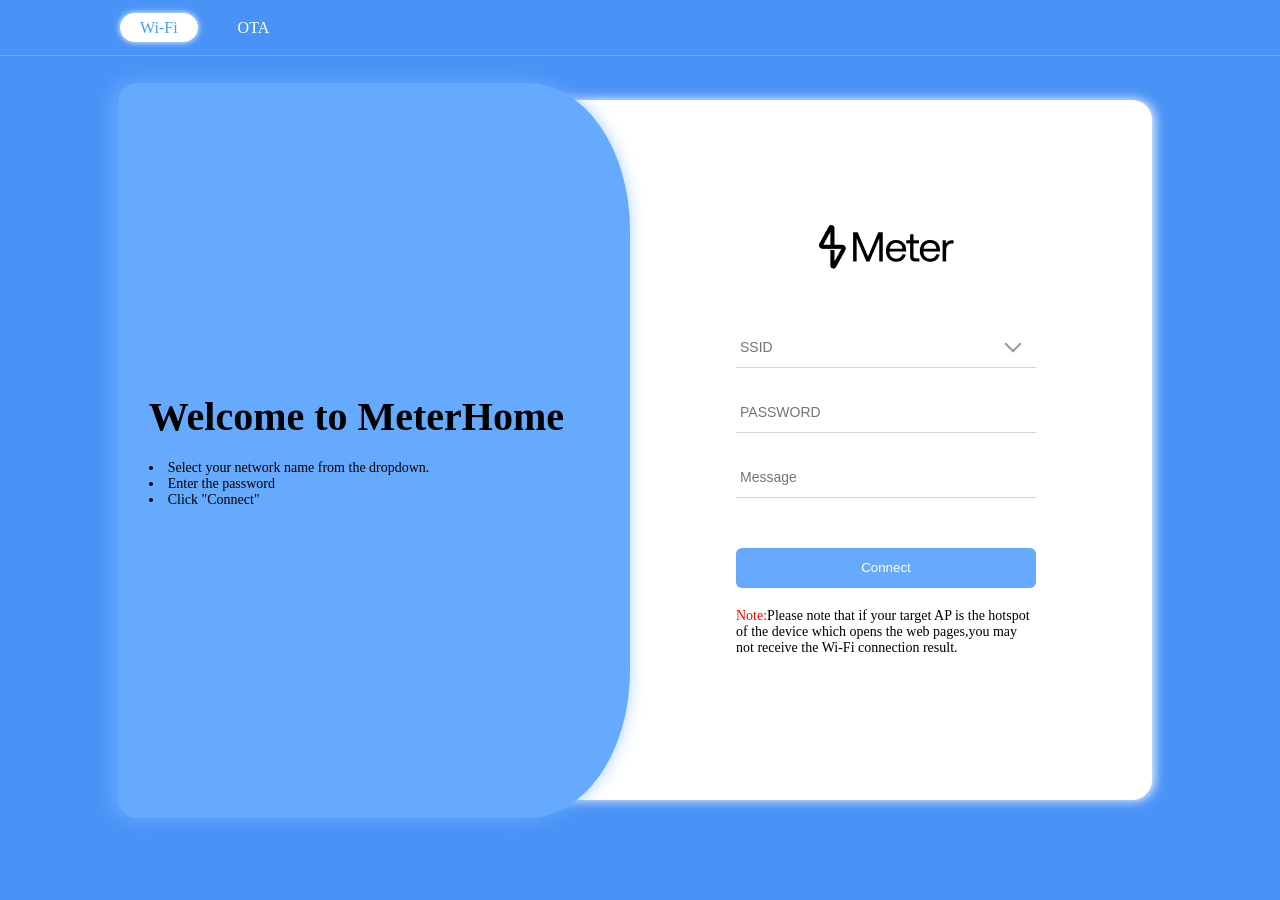
==== components/fs_image/index.html @ 6faf764b "Initial webpage redesign" ====
<!DOCTYPE html>
<html lang="en">
	<head>
		<meta charset="UTF-8">
		<meta name="viewport" content="width=device-width,initial-scale=1.0">
		<title>MeterHome</title>
                <link rel="icon" href="[data-uri]">
		<style>
			*{margin:0;padding:0;outline:0!important}.d-flex{display:-moz-box;display:-ms-flexbox;display:-webkit-box;display:-webkit-flex;display:box;display:flex}.d-j-c{-webkit-justify-content:center;-moz-box-pack:center;-webkit-box-pack:center;box-pack:center;justify-content:center}.d-a-i{-webkit-align-items:center;box-align:center;-moz-box-align:center;-webkit-box-align:center;align-items:center}.home-wrap{position:relative;height:100vh;background:#4a93f6}.header-wrap{position:fixed;top:0;left:0;box-sizing:border-box;padding:0 20px;width:100%;height:56px;border-bottom:1px solid rgba(255,255,255,.2)}.header-wrap .header-logo{color:transparent;letter-spacing:6px;font-weight:700;font-style:normal;font-size:30px;-webkit-text-stroke:1.6px #fff}.header-wrap ul{display:inline-block;margin-left:90px;list-style:none;vertical-align:middle}.header-wrap ul li{display:inline-block}.header-wrap ul li a{margin:0 10px;padding:6px 20px;color:#fff;text-decoration:none!important;font-size:16px}.header-wrap ul li a.active,.header-wrap ul li a:hover{border-radius:20px;background:#fff;box-shadow:0 0 6px #fff;color:#409eff}.home-content{width:80%;height:80%;max-height:700px;max-width:1100px;background:#fff;border-radius:20px;box-shadow:2px 0 12px #fff;font-size:14px}.home-left{height:105%;background:#66aafe;width:40%;margin-left:-10px;border-top-left-radius:20px;border-bottom-left-radius:20px;border-bottom-right-radius:20%;border-top-right-radius:20%;box-shadow:-6px 0 20px #66aafe}.home-left .content{color:#fff;padding-left:6%;box-sizing:border-box;text-align:left;width:100%;color:black;font-style:normal}.home-left .content h2{font-size:40px;margin-bottom:20px}.home-left .content p{font-size:30px}.home-left,.home-right{width:50%}.home-right .content{width:80%;text-align:center}.home-right .content h3{color:#666;font-size:30px;letter-spacing:4px;font-style:normal;-webkit-text-stroke:1.6px #000}.device-wrap{width:100%;margin:50px 0}.ota-device-wrap{margin:80px 0 60px}.device-item{position:relative;width:100%;max-width:300px;margin:0 auto 20px}.ssid-input{width:100%}.note-wrap{margin-top:20px;text-align:left}.device-item input{width:100%;border:0;padding:16px 4px 12px;border-bottom:1px solid #d5d5d5;outline:0!important;font-size:14px;background:0 0;transition:all .2s linear;box-sizing:border-box}.device-item input.partition-input{border: 1px solid #d5d5d5;padding: 10px 4px 10px;border-radius: 6px;}.device-item input.partition-input ~ .icon {height: 37px}.device-item input.partition-input ~ .icon:after {top: 10px}.device-item input:focus{border-color:#66aafe}.btn-wrap button{width:80%;max-width:300px;line-height:40px;background:#66aafe;color:#fff;border:0;border-radius:6px;cursor:pointer;transition:all .2s linear}.btn-wrap button:hover{opacity:.8}.msg{position:fixed;height:100%;width:100%;left:0;top:0;background:rgba(0,0,0,.1);z-index:10}.msg.hide{display:none}.msg .content,.msg .content-time{position:absolute;top:50%;left:50%;padding:8px 15px;background:rgba(0,0,0,.6);color:#fff;width:80%;max-width:200px;text-align:center;font-size:14px;border-radius:20px;transform:translate(-50%,-50%);-ms-transform:translate(-50%,-50%);-moz-transform:translate(-50%,-50%);-webkit-transform:translate(-50%,-50%);-o-transform:translate(-50%,-50%)}.spinner{margin:-10px -40px;width:70px;text-align:center;position:absolute;left:50%;top:50%}.spinner>div{width:16px;height:16px;background-color:#fff;border-radius:100%;display:inline-block;margin:0 2px;-webkit-animation:sk-bouncedelay 1.4s infinite ease-in-out both;animation:sk-bouncedelay 1.4s infinite ease-in-out both}.spinner .bounce1{-webkit-animation-delay:-.32s;animation-delay:-.32s}.spinner .bounce2{-webkit-animation-delay:-.16s;animation-delay:-.16s}@-webkit-keyframes sk-bouncedelay{0%,100%,80%{-webkit-transform:scale(0)}40%{-webkit-transform:scale(1)}}@keyframes sk-bouncedelay{0%,100%,80%{-webkit-transform:scale(0);transform:scale(0)}40%{-webkit-transform:scale(1);transform:scale(1)}}.timeout-info{color:red}.icon{position:absolute;right:0;top:0;display:inline-block;width:44px;height:44px;cursor:pointer}.icon:after{content:"";position:absolute;top:15px;left:15px;width:10px;height:10px;border-bottom:2px solid #999;border-right:2px solid #999;transform:rotate(45deg)}#ssid{padding-right:45px}.wifi-list-wrap{position:absolute;left:0;top:45px;background:#fff;padding:6px 0;box-shadow:0 0 6px #ccc;z-index:1;border-radius:6px;width:100%;max-height:300px;overflow:hidden;overflow-y:auto;text-align:left;box-sizing:border-box}.wifi-list-wrap ul{width:100%;list-style:none}.wifi-list-wrap li{display:block;position:relative;line-height:2.1;font-size:14px;color:#666;padding:4px 40px;box-sizing:border-box;cursor:pointer;width:100%;overflow:hidden;text-overflow:ellipsis;white-space:nowrap}.wifi-list-wrap li:hover{background:rgba(102,170,254,.5)}.wifi-list-wrap .selected{position:absolute;top:12px;left:15px;display:none;width:12px;height:6px;border-left:2px solid #66aafe;border-bottom:2px solid #66aafe;transform:rotate(-45deg)}.wifi-list-wrap li.active .selected{display:inline-block}.lock-img{position:absolute;top:9px;right:15px;width:20px;height:20px}.lock-img svg{width:18px;height:auto}.no-data{text-align:center}.device-item-link{margin-bottom:0;text-align:right}.device-item-link a{color:#409eff;font-size:14px}.ota-device-wrap .device-item{max-width:400px}.file-input{position:relative;font-size:0}.device-item input.file-info{position:absolute;top:0;right:0;padding:0;width:70px;line-height:38px;opacity:0;cursor:pointer}.device-item input.file-name{padding:10px 4px 10px;width:-webkit-calc(100% - 80px);width:-moz-calc(100% - 80px);width:calc(100% - 80px);border:1px solid #d5d5d5;border-radius:6px;font-size:14px;flex:1}.device-item input#file-upload-btn{cursor:pointer}.file-btn{display:inline-block;margin-left:10px;width:70px;border-radius:6px;background:#409eff;color:#fff;font-size:14px;line-height:38px;cursor:pointer}.ota-btn-wrap{margin:0 auto;width:100%;max-width:400px;text-align:left}.ota-device-wrap p{margin:15px 0;text-align:left}.ota-note-wrap{margin-top:20px;max-width:400px}.version-label{display:inline-block;margin-right:6px;min-width:100px;text-align:right}.hide{display:none}.msg-confirm{position:fixed;top:0;left:0;width:100%;height:100%;z-index:1}.msg-confirm .mask{height:100%;width:100%;background:rgba(0,0,0,.2)}.msg-confirm .content{position:absolute;top:50%;left:50%;width:90%;max-width:300px;transform:translate(-50%,-50%);-ms-transform:translate(-50%,-50%);-moz-transform:translate(-50%,-50%);-webkit-transform:translate(-50%,-50%);-o-transform:translate(-50%,-50%);background:#fff;border-radius:6px;font-size:14px;box-shadow:0 0 8px #fff;text-align:center;box-sizing:border-box}.msg-confirm .content .header{font-weight:700;padding:10px 0 0}.msg-confirm .content .content-info{padding:20px 15px;box-sizing:border-box}.msg-confirm .content .footer-btn{border-top:1px solid #ccc;padding:10px 0;box-sizing:border-box}.msg-confirm .content .footer-btn button{border:none;background:#fff;color:#66aafe;cursor:pointer}@media(max-width:768px){input::-webkit-input-placeholder{color:rgba(255,255,255,.5)}input::-moz-placeholder{color:rgba(255,255,255,.5)}input:-moz-placeholder{color:rgba(255,255,255,.5)}input:-ms-input-placeholder{color:rgba(255,255,255,.5)}.home-wrap{background:0;background-image:linear-gradient(#4a93f6,rgba(81,146,255,.4))}.home-right .content h3{color:transparent;font-size:32px;letter-spacing:4px;font-style:normal;-webkit-text-stroke:1.6px #fff}.home-left{display:none}.home-right{width:100%}.home-content{height:auto;width:100%;max-width:100%;max-height:100vh;padding:30px 30px 56px;background:0 0;box-shadow:none;box-sizing:border-box}.home-right .content{width:100%}.device-item{max-width:100%}.device-item,.ota-device-wrap .device-item{max-width:100%}.ota-btn-wrap{max-width:100%}.device-item input{width:100%;background:0 0;padding:12px 4px 12px 20px;border:1px solid rgba(255,255,255,.5);color:#fff;border-radius:20px;box-sizing:border-box}.device-item input:focus,.device-item input:hover{border-color:#fff}.btn-wrap button{width:100%;max-width:100%}.ota-btn-wrap button{max-width:260px}.icon{width:42px;height:42px}.icon:after{top:12px;left:12px;border-color:rgba(255,255,255,.5)}.wifi-list-wrap{position:fixed;top:0;left:0;bottom:0;width:100%;height:100%;max-height:100%;padding:0;background:0 0;border-radius:0}.wifi-list-wrap .mask{height:100%;width:100%;background:rgba(0,0,0,.3)}.wifi-list-wrap .content{position:absolute;bottom:0;width:100%;overflow:hidden;background:#fff;border-top-left-radius:6px;border-top-right-radius:6px}.wifi-list-wrap .content h3{font-size:16px;margin:0;padding:10px 20px;box-sizing:border-box;text-align:center;border-bottom:1px solid #eee}.wifi-list-wrap .content h3 span{font-size:14px;font-weight:400;color:#66aafe;float:right;cursor:pointer}.wifi-list-wrap .content ul{height:250px;overflow:hidden;overflow-y:auto}.wifi-list-wrap .content ul li{padding:6px 40px;border-bottom:1px solid #eee}.cancel-wrap{border-top:1px solid #eee;padding:10px 0;text-align:center;font-size:14px;cursor:pointer}.header-wrap{top:unset;bottom:0;border-top:1px solid rgba(255,255,255,.2);background: rgba(81,146,255,.08);}.header-wrap .header-logo{display:none}.header-wrap ul{margin-left:0;width:100%;font-size:0}.header-wrap ul li{display:inline-block;width:50%;text-align:center}.header-wrap ul li a{outline:0!important;color:#333;font-size:14px}.header-wrap ul li a.active,.header-wrap ul li a:hover{background:0;box-shadow:none}}
    </style>
	</head>
	<body id="body-wrap">
		<div class="home-wrap d-flex d-a-i d-j-c"><div class="header-wrap d-flex d-a-i"><ul><li><a onclick="selectMenu('esp-at-wrap', this)" id="esp-at-link" class="active" href="javascript:void(0)">Wi-Fi</a></li><li><a onclick="selectMenu('esp-ota-wrap', this)" id="esp-ota-link" href="javascript:void(0)">OTA</a></li></ul></div><div class="home-content d-flex d-a-i"><div class="home-left d-flex d-a-i"><div class="content"><h2>Welcome to MeterHome</h2><p id="welcome-wrap"><li>Select your network name from the dropdown.</li><li>Enter the password</li><li>Click "Connect" </li></p></div></div><div id="esp-at-wrap" class="home-right d-flex d-a-i d-j-c"><div class="content"><img class="mx-auto h-10 w-auto" alt="" src="[data-uri]" /><div class="device-wrap"><div id="ssid-wrap" class="device-item"><div class="ssid-input"><input id="ssid" maxlength="32" type="text" placeholder="SSID" /><span id="show-wifi-list" class="icon"></span></div></div><div class="device-item"><input id="password" maxlength="64" type="password" placeholder="PASSWORD" /></div><div class="device-item"><input id="message" disabled type="text" readonly placeholder="Message" /></div></div><div class="btn-wrap"><button id="start-connect" onclick="postData()" class="btn">Connect</button></div><div class="note-wrap device-item"><span id="note-text" style="color: red">Note:</span><span id="note-desc">Please note that if your target AP is the hotspot of the device which opens the web pages,you may not receive the Wi-Fi connection result.</span></div></div></div><div id="esp-ota-wrap" class="home-right d-flex d-a-i d-j-c hide"><div class="content"><img class="mx-auto h-10 w-auto" alt="" src="[data-uri]" /><div class="device-wrap ota-device-wrap"><div class="device-item"><p id="ota-title">Please select a new firmware and click the“OTA upgrade”button to start the upgrade:</p><div id="partition-wrap" class="device-item"><div class="partition-input"><input id="partition" readonly class="partition-input" maxlength="32" type="text" placeholder="Partition" /><span id="show-partition-list" class="icon"></span></div></div><div class="file-input d-flex d-a-i"><input id="file-name" class="file-name" readonly type="text" /><input type="file" onchange="fileChange(this)" id="file-info" class="file-info" name="file"><span id="file-btn" class="file-btn">Browse</span></div></div></div><div class="btn-wrap ota-btn-wrap"><button id="start-upgrade" onclick="postOta()" class="btn">OTA upgrade</button></div><div class="note-wrap ota-note-wrap device-item"><p><span id="cur-version" class="version-label">Current firmware version:</span><span id="version-wrap" class="version">0</span></p><p><span id="at-version" class="version-label">AT Core version:</span><span id="at-core-wrap" class="version">0</span></p></div></div></div></div></div>
		<script>
      var isSend=!1,isShowWifi=!1,wifiList=[],partitionList=[],timeoutNum=0,Ajax={get:function(e,t,i){var n;window.XMLHttpRequest?n=new XMLHttpRequest:window.ActiveObject&&(n=new ActiveXobject("Microsoft.XMLHTTP")),n.open("GET",e,!0),i&&n.setRequestHeader("Object",i),n.onreadystatechange=function(){4==n.readyState&&(console.log(n.status),200==n.status||304==n.status?t.call(this,n.responseText):(showMessage(getPrompt("requestFailed"),1e3),hideLoading("msg-load")))},n.send()},post:function(e,t,i,n,o=!0,s=!1){var a;showLoading(),window.XMLHttpRequest?a=new XMLHttpRequest:window.ActiveObject&&(a=new ActiveXobject("Microsoft.XMLHTTP")),a.open("POST",e,o),a.setRequestHeader("Content-Type",s?"application/json":"application/x-www-form-urlencoded;charset=UTF-8"),n&&a.setRequestHeader("Object",n),a.onreadystatechange=function(){4==a.readyState&&(200==a.status||304==a.status?i.call(this,a.responseText):(hideLoading("msg-load"),showMessage(getPrompt("connectFailed"),2e3)))},a.send(t)},postFile:function(e,t,i,n){var o;showLoading(),window.XMLHttpRequest?o=new XMLHttpRequest:window.ActiveObject&&(o=new ActiveXobject("Microsoft.XMLHTTP")),o.open("POST",e,!0),o.setRequestHeader("Content-Type","application/octet-stream;charset=UTF-8"),n&&o.setRequestHeader("Object",n),o.onreadystatechange=function(){4==o.readyState&&(200==o.status||304==o.status?i.call(this,o.responseText):(hideLoading("msg-load"),showConfirm(getPrompt("prompt"),getPrompt("otaFailed"),getPrompt("confirm"))))},o.send(t)}};const constHtmlLang=[{zh:"设备配网",en:"Wi-Fi",id:"esp-at-link",type:"text"},{zh:"OTA 升级",en:"OTA",id:"esp-ota-link",type:"text"},{zh:"欢迎使用 MeterHome 配网",en:"Select your network name from the dropdown. Enter the password Click "Connect"",id:"welcome-wrap",type:"text"},{zh:"请输入 SSID",en:"SSID",id:"ssid",type:"input"},{zh:"请输入 PASSWORD",en:"PASSWORD",id:"password",type:"input"},{zh:"开始配网",en:"Connect",id:"start-connect",type:"text"},{zh:"注意：",en:"Note: ",id:"note-text",type:"text"},{zh:"配网手机作为待接入热点时，浏览器可能收不到配网结果",en:"Please note that if your target AP is the hotspot of the device which opens the web pages, you may not receive the Wi-Fi connection result.",id:"note-desc",type:"text"},{zh:"请选择新版本固件，然后点击升级按钮进行升级：",en:"Please select a new firmware and click the “OTA upgrade” button to start the upgrade: ",id:"ota-title",type:"text"},{zh:"浏览",en:"Browse",id:"file-btn",type:"text"},{zh:"固件升级",en:"OTA upgrade",id:"start-upgrade",type:"text"},{zh:"当前 app 固件版本：",en:"Current app version: ",id:"cur-version",type:"text"},{zh:"AT Core 版本：",en:"AT Core version: ",id:"at-version",type:"text"}],constPromptInfo={prompt:{zh:"提示",en:"Prompt"},confirm:{zh:"确定",en:"OK"},cancel:{zh:"取消",en:"Cancel"},requestFailed:{zh:"数据请求失败",en:"Data request failed"},connectFailed:{zh:"配网失败, 请重试",en:"Connection failed"},connectTimeout:{zh:"配网超时, 请重试",en:"Connection timeout"},connectSuc:{zh:"配网成功",en:"Connection succeeded"},upgradeFailed:{zh:"升级失败，请稍后重试",en:"Upgrade failed. Please try again later."},enterSsid:{zh:"请输入 SSID",en:"Please enter SSID"},ssidError:{zh:"输入 SSID 过长，请保持在32个字节之内",en:"The SSID is too long. Please keep it within 32 bytes"},passwordError:{zh:"输入 Password 过长，请保持在64个字节之内",en:"Password is too long. Please keep it within 64 bytes"},closedWeb:{zh:'配网成功， <span id="timeout-info" class="timeout-info">5</span> 秒后自动关闭网页',en:'Connection succeeded, This page will be closed in <span id="timeout-info" class="timeout-info">5</span> seconds.'},wifiList:{zh:"Wi-Fi 列表",en:"Wi-Fi List"},partitionList:{zh:"分区列表",en:"Partition List"},refresh:{zh:"刷新",en:"Refresh"},getWifiFailed:{zh:"获取 Wi-Fi 列表失败",en:"Failed to get Wi-Fi AP list"},getPartitionFailed:{zh:"获取分区列表失败",en:"Failed to get partition list"},enterPartition:{zh:"请选择分区",en:"Please select partition"},noData:{zh:"暂无数据",en:"No data available"},selectFile:{zh:"请选择文件",en:"Please select file"},formatError:{zh:"选择的文件格式有误",en:"Incorrect file format"},fileLarge:{zh:"选择的文件过大，请选择小于 2MB 的文件",en:"File is too large. Please select a file less than 2MB."},getVersionFailed:{zh:"获取固件版本失败",en:"Failed to get firmware version"},otaSuc:{zh:"升级成功",en:"OTA Succeeded"},otaFailed:{zh:"升级失败，请稍后重试",en:"OTA Failed"}};var curLangeage="en";function loadLanguage(){var e=navigator.language||navigator.userLanguage;e=e.substr(0,2),curLangeage="zh"==e?"zh":"en";for(var t=0;t<constHtmlLang.length;t++){var i=constHtmlLang[t];"input"!=i.type?setTextByLang(i.id,i[curLangeage]):setInputByLang(i.id,i[curLangeage])}}function setTextByLang(e,t){document.getElementById(e).innerText=t}function setInputByLang(e,t){document.getElementById(e).setAttribute("placeholder",t)}function getPrompt(e){return constPromptInfo[e][curLangeage]}function getData(){Ajax.get("/getstainfo",function(e){e=JSON.parse(e),console.log(e);try{document.getElementById("ssid").value=e.sta_ssid,document.getElementById("password").value=e.sta_password,document.getElementById("message").value=e.message}catch(e){}})}function getStatus(){if(timeoutNum>40)return hideLoading("msg-load"),showMessage(getPrompt("connectTimeout"),2e3),!1;timeoutNum++,Ajax.get("/getstainfo",function(e){e=JSON.parse(e),console.log(e),document.getElementById("message").value=e.message,1==e.state?getResult():0==e.state?setTimeout(function(){getStatus()},1e3):(hideLoading("msg-load"),showMessage(getPrompt("connectFailed"),2e3))})}function getResult(){Ajax.post("/getresult","received=1",function(e){isSend=!1,hideLoading("msg-load"),showTimeout()})}function postData(){timeoutNum=0;var e=document.getElementById("ssid").value,t=document.getElementById("password").value;if(""==e||null==e)return showMessage(getPrompt("enterSsid"),1e3),!1;if(e.length>32)return showMessage(getPrompt("ssidError"),1e3),!1;if(t.length>64)return showMessage(getPrompt("passwordError"),1e3),!1;var i={ssid_len:e.length||0,ssid:e,password_len:t.length||0,password:t};Ajax.post("/setstainfo",JSON.stringify(i),function(e){e=JSON.parse(e),isSend=!0,console.log(e),0==e.state?setTimeout(function(){getStatus()},1e3):(hideLoading("msg-load"),showMessage(getPrompt("connectFailed"),2e3))},null,!0,!0)}function showMessage(e,t){var i=document.getElementById("body-wrap"),n=document.createElement("div");n.innerHTML='<div class="content">'+e+"</div>",n.setAttribute("class","msg"),i.appendChild(n),t&&setTimeout(function(){i.removeChild(n)},t)}function showTimeout(){hideLoading("msg-load");var e=document.getElementById("body-wrap"),t=document.createElement("div");t.innerHTML='<div id="timeoutId" class="content-time">'+getPrompt("closedWeb")+"</div>",t.setAttribute("class","msg"),e.appendChild(t);var i=5,n=setInterval(function(){i--,document.getElementById("timeout-info").innerText=i,i<0&&(e.removeChild(t),closeWindow(),clearInterval(n))},1e3)}function closeWindow(){window.open("about:blank","_self").close()}function showLoading(){var e=document.getElementById("body-wrap"),t=document.createElement("div");t.innerHTML='<div class="load"><div class="spinner"><div class="bounce1"></div><div class="bounce2"></div><div class="bounce3"></div></div></div>',t.setAttribute("class","msg"),t.setAttribute("id","msg-load"),e.appendChild(t)}function showConfirm(e,t,i){var n=document.getElementById("body-wrap"),o=document.createElement("div");o.innerHTML='<div class="mask"></div><div class="content"><div class="header">'+e+'</div><div class="content-info">'+t+'</div><div onclick="removeConfirm()" class="footer-btn"><button>'+i+"</button></div></div>",o.setAttribute("class","msg-confirm"),o.setAttribute("id","msg-confirm"),n.appendChild(o)}function removeConfirm(){document.getElementById("body-wrap").removeChild(document.getElementById("msg-confirm"))}function hideLoading(e){var t=document.getElementById(e);t&&(t.setAttribute("class","msg hide"),document.getElementById("body-wrap").removeChild(t))}loadLanguage(),window.onbeforeunload=function(e){if(isSend)try{if(!navigator.sendBeacon)return;navigator.sendBeacon("http://192.168.4.1/getresult","received=1")}catch(e){console.log(e)}};var isMobile=(window.innerWidth||document.documentElement.clientWidth||document.body.clientWidth||768)<=768;function getaprecord(){showLoading(),console.log("getaprecord"),Ajax.get("/getaprecord",function(e){e=JSON.parse(e),console.log(e);try{0==e.state?(initWifiList(wifiList=e.aplist,null,"wifi-list-wrap","ssid","ssid-wrap"),hideLoading("msg-load")):showMessage(getPrompt("getWifiFailed"),2e3)}catch(e){showMessage(getPrompt("getWifiFailed"),2e3)}})}function initWifiList(e,t,i="wifi-list-wrap",n="ssid",o="ssid-wrap"){removeWifiList(i,o);var s=document.createElement("div");if(s.setAttribute("id",i),s.setAttribute("class","wifi-list-wrap"),isMobile){var a=document.createElement("div");a.setAttribute("class","mask"),a.setAttribute("id","mask"),a.onclick=function(){removeWifiList(i,o)},s.appendChild(a)}for(var d=document.createElement("ul"),r="",c=document.getElementById(n).value,l=0;l<e.length;l++){var m=e[l];if(!t||-1!=m.ssid.indexOf(t)){var u="";c==m.ssid&&(u="active"),r+=`<li data-value="${encodeURIComponent(m.ssid)}"onclick="selectCurWifi(event, '${n}', '${i}', '${o}')"class="d-flex d-a-i ${u}"><span class="selected"></span>${m.ssid}`,m.auth_mode&&0!=m.auth_mode&&(r+='<span class="lock-img"><svg class="icon" width="12px" height="12px" viewBox="0 0 1024 1024" version="1.1" xmlns="http://www.w3.org/2000/svg"><path d="M800.421 436.525H736.76V287.852c0-124.507-100.762-225.757-224.732-225.757-123.98 0-224.857 101.25-224.857 225.766v148.662h-63.593c-30.667 0-55.532 24.952-55.532 55.752v407.048c0 30.848 24.865 55.82 55.532 55.82h576.9c30.667 0 55.465-24.97 55.465-55.82V492.275c0-30.802-24.855-55.752-55.532-55.752zM543.203 706.409v88.88a7.354 7.354 0 0 1-7.282 7.325h-47.733a7.373 7.373 0 0 1-7.334-7.322V706.41c-22.423-11.518-37.953-34.602-37.953-61.659 0-38.288 30.945-69.425 69.07-69.425 38.183 0 69.138 31.136 69.138 69.415 0.057 27.067-15.473 50.152-37.905 61.659z m107.311-269.884H373.525V291.539c0-76.691 62.196-139.146 138.552-139.146 76.366 0 138.447 62.454 138.447 139.146v144.986z" fill="#666666" ></path></svg></span>'),r+="</li>"}}if(""==r&&(r='<li class="no-data">'+getPrompt("noData")+"</li>"),d.innerHTML=r,isMobile){var g=document.createElement("div");g.setAttribute("class","content");var p=document.createElement("div"),f=`<h3>${getPrompt("wifi-list-wrap"===i?"wifiList":"partitionList")}`;"wifi-list-wrap"==i&&(f+=`<span onclick="getaprecord()"id="refresh"class="refresh">${getPrompt("refresh")}</span>`),f+="</h3>",p.innerHTML=f;var h=document.createElement("div");return h.setAttribute("class","cancel-wrap"),h.setAttribute("id","cancel-wrap"),h.innerHTML=getPrompt("cancel"),h.onclick=function(){removeWifiList(i,o)},g.appendChild(p),g.appendChild(d),g.appendChild(h),s.appendChild(g),void document.getElementById("body-wrap").appendChild(s)}s.appendChild(d),setTimeout(function(){document.getElementById(o).appendChild(s)})}function selectCurWifi(e,t="ssid",i="wifi-list-wrap",n="ssid-wrap"){isShowWifi=!1,document.getElementById(t).value=decodeURIComponent(e.target.dataset.value),console.log(i,n),removeWifiList(i,n),window.event?window.event.cancelBubble=!0:e.stopPropagation()}function initShowList(){document.getElementById("show-wifi-list").onclick=function(e){(isShowWifi=!isShowWifi)?getaprecord():removeWifiList("wifi-list-wrap","ssid-wrap"),document.getElementById("ssid").focus(),window.event?window.event.cancelBubble=!0:e.stopPropagation()},document.getElementById("partition-wrap").onclick=function(e){(isShowWifi=!isShowWifi)?initWifiList(partitionList,null,"partition-list-wrap","partition","partition-wrap"):removeWifiList("partition-list-wrap","partition-wrap"),window.event?window.event.cancelBubble=!0:e.stopPropagation()},document.getElementById("ssid").onclick=function(e){window.event?window.event.cancelBubble=!0:e.stopPropagation()},document.getElementById("body-wrap").onclick=function(e){isMobile||(isShowWifi=!1,removeWifiList(),removeWifiList("partition-list-wrap","partition-wrap"))},document.getElementById("ssid").oninput=function(){if(isShowWifi&&!isMobile){var e=document.getElementById("wifi-list-wrap");e&&(document.getElementById("ssid-wrap").removeChild(e),initWifiList(wifiList,this.value,"wifi-list-wrap","ssid","ssid-wrap"))}}}function removeWifiList(e="wifi-list-wrap",t="ssid-wrap"){isMobile&&(isShowWifi=!1);var i=document.getElementById(e);i&&(document.getElementById(isMobile?"body-wrap":t).removeChild(i),(i=document.getElementById(e))&&removeWifiList(e,t))}function fileChange(e){var t=e.files;if(t&&t.length>0){var i=(t=t[0]).name.toLowerCase();if(i.indexOf(".bin")!=i.length-4)return document.getElementById("file-info").value="",void showMessage(getPrompt("formatError"),2e3);if(t.size>=2097152)return document.getElementById("file-info").value="",void showMessage(getPrompt("fileLarge"),2e3);document.getElementById("file-name").value=i,console.log(document.getElementById("file-info").files)}}function getotainfo(){showLoading(),Ajax.get("/getotainfo",function(e){e=JSON.parse(e);try{if(0==e.state){document.getElementById("version-wrap").innerText=e.fw_version,document.getElementById("at-core-wrap").innerText=e.at_core_version;var t=e.partitions||[];partitionList=[],t.forEach(function(e){partitionList.push({ssid:e})}),hideLoading("msg-load")}else showMessage(getPrompt("getVersionFailed"),2e3)}catch(e){showMessage(getPrompt("getVersionFailed"),2e3)}},"none")}function postOta(){timeoutNum=0;var e=document.getElementById("partition").value;if(e){var t=document.getElementById("file-info").files;t&&t.length>0?(t=t[0],Ajax.postFile("/setotadata",t,function(e){e=JSON.parse(e),hideLoading("msg-load"),0==e.state?showConfirm(getPrompt("prompt"),getPrompt("otaSuc"),getPrompt("confirm")):showConfirm(getPrompt("prompt"),getPrompt("otaFailed"),getPrompt("confirm"))},e||"")):showMessage(getPrompt("selectFile"),2e3)}else showMessage(getPrompt("enterPartition"),2e3)}function selectMenu(e,t){document.getElementById(e).classList.remove("hide"),t.classList.add("active"),"esp-at-wrap"==e?(document.getElementById("esp-ota-wrap").classList.add("hide"),document.getElementById("esp-ota-link").classList.remove("active"),getData()):(document.getElementById("esp-at-wrap").classList.add("hide"),document.getElementById("esp-at-link").classList.remove("active"),getotainfo()),isShowWifi=!1}window.onresize=function(){isMobile=(window.innerWidth||document.documentElement.clientWidth||document.body.clientWidth||768)<=768},getData(),initShowList();
    </script>
	</body>
</html>
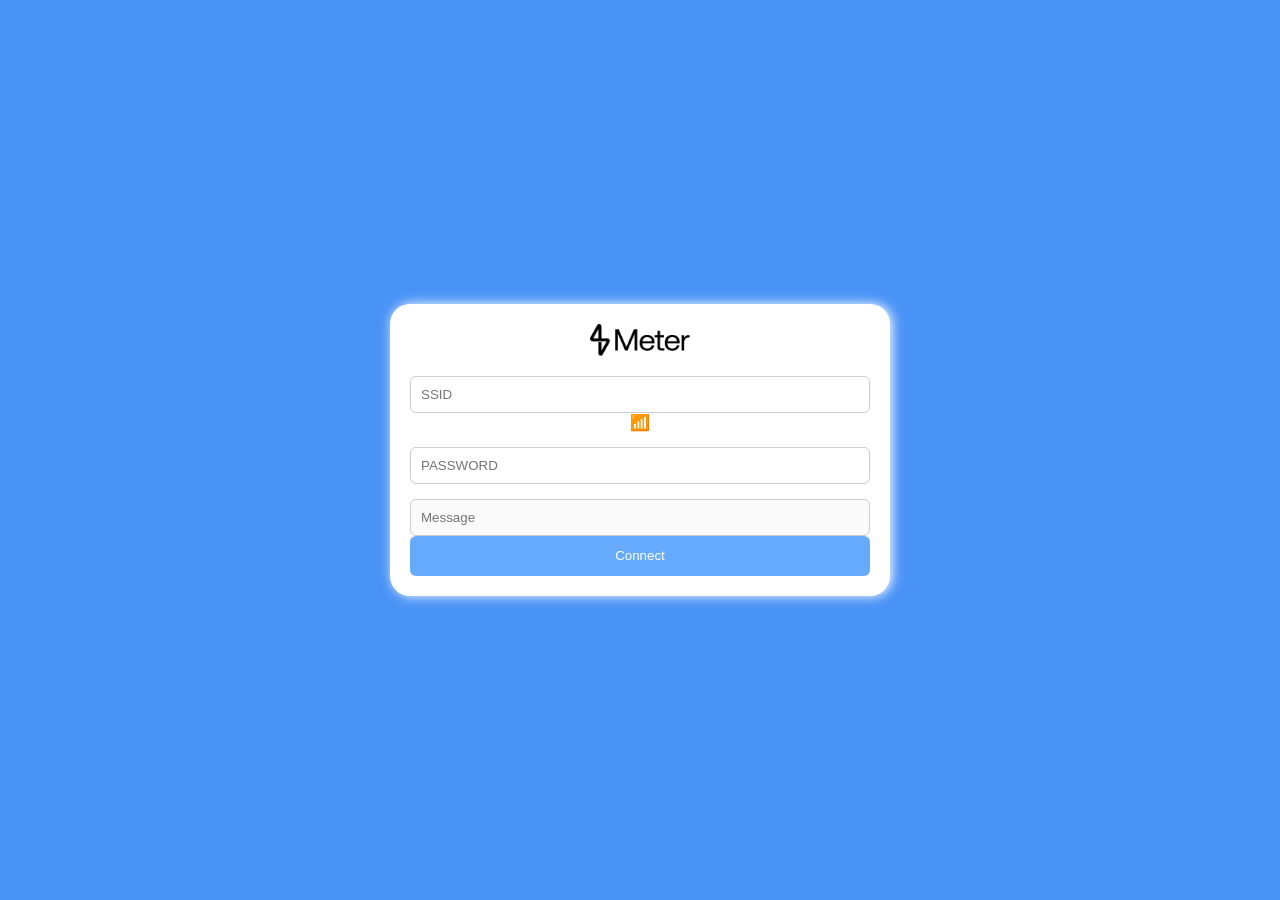
==== commit 0eb21367: "Changed format and cleaned up" ====
--- a/components/fs_image/index.html
+++ b/components/fs_image/index.html
@@ -1,18 +1,107 @@
 <!DOCTYPE html>
 <html lang="en">
-	<head>
-		<meta charset="UTF-8">
-		<meta name="viewport" content="width=device-width,initial-scale=1.0">
-		<title>MeterHome</title>
-                <link rel="icon" href="[data-uri]">
-		<style>
-			*{margin:0;padding:0;outline:0!important}.d-flex{display:-moz-box;display:-ms-flexbox;display:-webkit-box;display:-webkit-flex;display:box;display:flex}.d-j-c{-webkit-justify-content:center;-moz-box-pack:center;-webkit-box-pack:center;box-pack:center;justify-content:center}.d-a-i{-webkit-align-items:center;box-align:center;-moz-box-align:center;-webkit-box-align:center;align-items:center}.home-wrap{position:relative;height:100vh;background:#4a93f6}.header-wrap{position:fixed;top:0;left:0;box-sizing:border-box;padding:0 20px;width:100%;height:56px;border-bottom:1px solid rgba(255,255,255,.2)}.header-wrap .header-logo{color:transparent;letter-spacing:6px;font-weight:700;font-style:normal;font-size:30px;-webkit-text-stroke:1.6px #fff}.header-wrap ul{display:inline-block;margin-left:90px;list-style:none;vertical-align:middle}.header-wrap ul li{display:inline-block}.header-wrap ul li a{margin:0 10px;padding:6px 20px;color:#fff;text-decoration:none!important;font-size:16px}.header-wrap ul li a.active,.header-wrap ul li a:hover{border-radius:20px;background:#fff;box-shadow:0 0 6px #fff;color:#409eff}.home-content{width:80%;height:80%;max-height:700px;max-width:1100px;background:#fff;border-radius:20px;box-shadow:2px 0 12px #fff;font-size:14px}.home-left{height:105%;background:#66aafe;width:40%;margin-left:-10px;border-top-left-radius:20px;border-bottom-left-radius:20px;border-bottom-right-radius:20%;border-top-right-radius:20%;box-shadow:-6px 0 20px #66aafe}.home-left .content{color:#fff;padding-left:6%;box-sizing:border-box;text-align:left;width:100%;color:black;font-style:normal}.home-left .content h2{font-size:40px;margin-bottom:20px}.home-left .content p{font-size:30px}.home-left,.home-right{width:50%}.home-right .content{width:80%;text-align:center}.home-right .content h3{color:#666;font-size:30px;letter-spacing:4px;font-style:normal;-webkit-text-stroke:1.6px #000}.device-wrap{width:100%;margin:50px 0}.ota-device-wrap{margin:80px 0 60px}.device-item{position:relative;width:100%;max-width:300px;margin:0 auto 20px}.ssid-input{width:100%}.note-wrap{margin-top:20px;text-align:left}.device-item input{width:100%;border:0;padding:16px 4px 12px;border-bottom:1px solid #d5d5d5;outline:0!important;font-size:14px;background:0 0;transition:all .2s linear;box-sizing:border-box}.device-item input.partition-input{border: 1px solid #d5d5d5;padding: 10px 4px 10px;border-radius: 6px;}.device-item input.partition-input ~ .icon {height: 37px}.device-item input.partition-input ~ .icon:after {top: 10px}.device-item input:focus{border-color:#66aafe}.btn-wrap button{width:80%;max-width:300px;line-height:40px;background:#66aafe;color:#fff;border:0;border-radius:6px;cursor:pointer;transition:all .2s linear}.btn-wrap button:hover{opacity:.8}.msg{position:fixed;height:100%;width:100%;left:0;top:0;background:rgba(0,0,0,.1);z-index:10}.msg.hide{display:none}.msg .content,.msg .content-time{position:absolute;top:50%;left:50%;padding:8px 15px;background:rgba(0,0,0,.6);color:#fff;width:80%;max-width:200px;text-align:center;font-size:14px;border-radius:20px;transform:translate(-50%,-50%);-ms-transform:translate(-50%,-50%);-moz-transform:translate(-50%,-50%);-webkit-transform:translate(-50%,-50%);-o-transform:translate(-50%,-50%)}.spinner{margin:-10px -40px;width:70px;text-align:center;position:absolute;left:50%;top:50%}.spinner>div{width:16px;height:16px;background-color:#fff;border-radius:100%;display:inline-block;margin:0 2px;-webkit-animation:sk-bouncedelay 1.4s infinite ease-in-out both;animation:sk-bouncedelay 1.4s infinite ease-in-out both}.spinner .bounce1{-webkit-animation-delay:-.32s;animation-delay:-.32s}.spinner .bounce2{-webkit-animation-delay:-.16s;animation-delay:-.16s}@-webkit-keyframes sk-bouncedelay{0%,100%,80%{-webkit-transform:scale(0)}40%{-webkit-transform:scale(1)}}@keyframes sk-bouncedelay{0%,100%,80%{-webkit-transform:scale(0);transform:scale(0)}40%{-webkit-transform:scale(1);transform:scale(1)}}.timeout-info{color:red}.icon{position:absolute;right:0;top:0;display:inline-block;width:44px;height:44px;cursor:pointer}.icon:after{content:"";position:absolute;top:15px;left:15px;width:10px;height:10px;border-bottom:2px solid #999;border-right:2px solid #999;transform:rotate(45deg)}#ssid{padding-right:45px}.wifi-list-wrap{position:absolute;left:0;top:45px;background:#fff;padding:6px 0;box-shadow:0 0 6px #ccc;z-index:1;border-radius:6px;width:100%;max-height:300px;overflow:hidden;overflow-y:auto;text-align:left;box-sizing:border-box}.wifi-list-wrap ul{width:100%;list-style:none}.wifi-list-wrap li{display:block;position:relative;line-height:2.1;font-size:14px;color:#666;padding:4px 40px;box-sizing:border-box;cursor:pointer;width:100%;overflow:hidden;text-overflow:ellipsis;white-space:nowrap}.wifi-list-wrap li:hover{background:rgba(102,170,254,.5)}.wifi-list-wrap .selected{position:absolute;top:12px;left:15px;display:none;width:12px;height:6px;border-left:2px solid #66aafe;border-bottom:2px solid #66aafe;transform:rotate(-45deg)}.wifi-list-wrap li.active .selected{display:inline-block}.lock-img{position:absolute;top:9px;right:15px;width:20px;height:20px}.lock-img svg{width:18px;height:auto}.no-data{text-align:center}.device-item-link{margin-bottom:0;text-align:right}.device-item-link a{color:#409eff;font-size:14px}.ota-device-wrap .device-item{max-width:400px}.file-input{position:relative;font-size:0}.device-item input.file-info{position:absolute;top:0;right:0;padding:0;width:70px;line-height:38px;opacity:0;cursor:pointer}.device-item input.file-name{padding:10px 4px 10px;width:-webkit-calc(100% - 80px);width:-moz-calc(100% - 80px);width:calc(100% - 80px);border:1px solid #d5d5d5;border-radius:6px;font-size:14px;flex:1}.device-item input#file-upload-btn{cursor:pointer}.file-btn{display:inline-block;margin-left:10px;width:70px;border-radius:6px;background:#409eff;color:#fff;font-size:14px;line-height:38px;cursor:pointer}.ota-btn-wrap{margin:0 auto;width:100%;max-width:400px;text-align:left}.ota-device-wrap p{margin:15px 0;text-align:left}.ota-note-wrap{margin-top:20px;max-width:400px}.version-label{display:inline-block;margin-right:6px;min-width:100px;text-align:right}.hide{display:none}.msg-confirm{position:fixed;top:0;left:0;width:100%;height:100%;z-index:1}.msg-confirm .mask{height:100%;width:100%;background:rgba(0,0,0,.2)}.msg-confirm .content{position:absolute;top:50%;left:50%;width:90%;max-width:300px;transform:translate(-50%,-50%);-ms-transform:translate(-50%,-50%);-moz-transform:translate(-50%,-50%);-webkit-transform:translate(-50%,-50%);-o-transform:translate(-50%,-50%);background:#fff;border-radius:6px;font-size:14px;box-shadow:0 0 8px #fff;text-align:center;box-sizing:border-box}.msg-confirm .content .header{font-weight:700;padding:10px 0 0}.msg-confirm .content .content-info{padding:20px 15px;box-sizing:border-box}.msg-confirm .content .footer-btn{border-top:1px solid #ccc;padding:10px 0;box-sizing:border-box}.msg-confirm .content .footer-btn button{border:none;background:#fff;color:#66aafe;cursor:pointer}@media(max-width:768px){input::-webkit-input-placeholder{color:rgba(255,255,255,.5)}input::-moz-placeholder{color:rgba(255,255,255,.5)}input:-moz-placeholder{color:rgba(255,255,255,.5)}input:-ms-input-placeholder{color:rgba(255,255,255,.5)}.home-wrap{background:0;background-image:linear-gradient(#4a93f6,rgba(81,146,255,.4))}.home-right .content h3{color:transparent;font-size:32px;letter-spacing:4px;font-style:normal;-webkit-text-stroke:1.6px #fff}.home-left{display:none}.home-right{width:100%}.home-content{height:auto;width:100%;max-width:100%;max-height:100vh;padding:30px 30px 56px;background:0 0;box-shadow:none;box-sizing:border-box}.home-right .content{width:100%}.device-item{max-width:100%}.device-item,.ota-device-wrap .device-item{max-width:100%}.ota-btn-wrap{max-width:100%}.device-item input{width:100%;background:0 0;padding:12px 4px 12px 20px;border:1px solid rgba(255,255,255,.5);color:#fff;border-radius:20px;box-sizing:border-box}.device-item input:focus,.device-item input:hover{border-color:#fff}.btn-wrap button{width:100%;max-width:100%}.ota-btn-wrap button{max-width:260px}.icon{width:42px;height:42px}.icon:after{top:12px;left:12px;border-color:rgba(255,255,255,.5)}.wifi-list-wrap{position:fixed;top:0;left:0;bottom:0;width:100%;height:100%;max-height:100%;padding:0;background:0 0;border-radius:0}.wifi-list-wrap .mask{height:100%;width:100%;background:rgba(0,0,0,.3)}.wifi-list-wrap .content{position:absolute;bottom:0;width:100%;overflow:hidden;background:#fff;border-top-left-radius:6px;border-top-right-radius:6px}.wifi-list-wrap .content h3{font-size:16px;margin:0;padding:10px 20px;box-sizing:border-box;text-align:center;border-bottom:1px solid #eee}.wifi-list-wrap .content h3 span{font-size:14px;font-weight:400;color:#66aafe;float:right;cursor:pointer}.wifi-list-wrap .content ul{height:250px;overflow:hidden;overflow-y:auto}.wifi-list-wrap .content ul li{padding:6px 40px;border-bottom:1px solid #eee}.cancel-wrap{border-top:1px solid #eee;padding:10px 0;text-align:center;font-size:14px;cursor:pointer}.header-wrap{top:unset;bottom:0;border-top:1px solid rgba(255,255,255,.2);background: rgba(81,146,255,.08);}.header-wrap .header-logo{display:none}.header-wrap ul{margin-left:0;width:100%;font-size:0}.header-wrap ul li{display:inline-block;width:50%;text-align:center}.header-wrap ul li a{outline:0!important;color:#333;font-size:14px}.header-wrap ul li a.active,.header-wrap ul li a:hover{background:0;box-shadow:none}}
+<head>
+    <meta charset="UTF-8">
+    <meta name="viewport" content="width=device-width, initial-scale=1.0">
+    <title>MeterHome</title>
+    <link rel="icon" href="[data-uri]">
+    <style>
+        * { margin: 0; padding: 0; outline: 0 !important; box-sizing: border-box; }
+        .d-flex { display: flex; }
+        .d-j-c { justify-content: center; }
+        .d-a-i { align-items: center; }
+        .home-wrap { display: flex; flex-direction: column; justify-content: center; align-items: center; height: 100vh; background: #4a93f6; text-align: center; }
+        .home-content { width: 80%; max-width: 500px; background: #fff; border-radius: 20px; box-shadow: 2px 0 12px #fff; padding: 20px; position: relative; }
+        .btn-wrap button { width: 100%; line-height: 40px; background: #66aafe; color: #fff; border: 0; border-radius: 6px; cursor: pointer; transition: all .2s linear; }
+        .btn-wrap button:hover { opacity: .8; }
+        .wifi-list-wrap {
+            position: absolute;
+            left: 0;
+            top: 50px;
+            background: #fff;
+            padding: 6px 0;
+            box-shadow: 0 0 6px #ccc;
+            z-index: 2;
+            border-radius: 6px;
+            width: 100%;
+            max-height: 200px;
+            overflow-y: auto;
+            text-align: left;
+            display: none;
+        }
+        .wifi-list-wrap ul { list-style: none; padding: 0; margin: 0; }
+        .wifi-list-wrap li { padding: 10px; cursor: pointer; }
+        .wifi-list-wrap li:hover { background: rgba(102, 170, 254, 0.5); }
+        .content img {
+            display: block;
+            margin: 0 auto 20px;
+            max-width: 100px;
+        }
+        .device-wrap { display: flex; flex-direction: column; gap: 15px; }
+        .device-item input { width: 100%; padding: 10px; border-radius: 6px; border: 1px solid #ccc; }
     </style>
-	</head>
-	<body id="body-wrap">
-		<div class="home-wrap d-flex d-a-i d-j-c"><div class="header-wrap d-flex d-a-i"><ul><li><a onclick="selectMenu('esp-at-wrap', this)" id="esp-at-link" class="active" href="javascript:void(0)">Wi-Fi</a></li><li><a onclick="selectMenu('esp-ota-wrap', this)" id="esp-ota-link" href="javascript:void(0)">OTA</a></li></ul></div><div class="home-content d-flex d-a-i"><div class="home-left d-flex d-a-i"><div class="content"><h2>Welcome to MeterHome</h2><p id="welcome-wrap"><li>Select your network name from the dropdown.</li><li>Enter the password</li><li>Click "Connect" </li></p></div></div><div id="esp-at-wrap" class="home-right d-flex d-a-i d-j-c"><div class="content"><img class="mx-auto h-10 w-auto" alt="" src="[data-uri]" /><div class="device-wrap"><div id="ssid-wrap" class="device-item"><div class="ssid-input"><input id="ssid" maxlength="32" type="text" placeholder="SSID" /><span id="show-wifi-list" class="icon"></span></div></div><div class="device-item"><input id="password" maxlength="64" type="password" placeholder="PASSWORD" /></div><div class="device-item"><input id="message" disabled type="text" readonly placeholder="Message" /></div></div><div class="btn-wrap"><button id="start-connect" onclick="postData()" class="btn">Connect</button></div><div class="note-wrap device-item"><span id="note-text" style="color: red">Note:</span><span id="note-desc">Please note that if your target AP is the hotspot of the device which opens the web pages,you may not receive the Wi-Fi connection result.</span></div></div></div><div id="esp-ota-wrap" class="home-right d-flex d-a-i d-j-c hide"><div class="content"><img class="mx-auto h-10 w-auto" alt="" src="[data-uri]" /><div class="device-wrap ota-device-wrap"><div class="device-item"><p id="ota-title">Please select a new firmware and click the“OTA upgrade”button to start the upgrade:</p><div id="partition-wrap" class="device-item"><div class="partition-input"><input id="partition" readonly class="partition-input" maxlength="32" type="text" placeholder="Partition" /><span id="show-partition-list" class="icon"></span></div></div><div class="file-input d-flex d-a-i"><input id="file-name" class="file-name" readonly type="text" /><input type="file" onchange="fileChange(this)" id="file-info" class="file-info" name="file"><span id="file-btn" class="file-btn">Browse</span></div></div></div><div class="btn-wrap ota-btn-wrap"><button id="start-upgrade" onclick="postOta()" class="btn">OTA upgrade</button></div><div class="note-wrap ota-note-wrap device-item"><p><span id="cur-version" class="version-label">Current firmware version:</span><span id="version-wrap" class="version">0</span></p><p><span id="at-version" class="version-label">AT Core version:</span><span id="at-core-wrap" class="version">0</span></p></div></div></div></div></div>
-		<script>
-      var isSend=!1,isShowWifi=!1,wifiList=[],partitionList=[],timeoutNum=0,Ajax={get:function(e,t,i){var n;window.XMLHttpRequest?n=new XMLHttpRequest:window.ActiveObject&&(n=new ActiveXobject("Microsoft.XMLHTTP")),n.open("GET",e,!0),i&&n.setRequestHeader("Object",i),n.onreadystatechange=function(){4==n.readyState&&(console.log(n.status),200==n.status||304==n.status?t.call(this,n.responseText):(showMessage(getPrompt("requestFailed"),1e3),hideLoading("msg-load")))},n.send()},post:function(e,t,i,n,o=!0,s=!1){var a;showLoading(),window.XMLHttpRequest?a=new XMLHttpRequest:window.ActiveObject&&(a=new ActiveXobject("Microsoft.XMLHTTP")),a.open("POST",e,o),a.setRequestHeader("Content-Type",s?"application/json":"application/x-www-form-urlencoded;charset=UTF-8"),n&&a.setRequestHeader("Object",n),a.onreadystatechange=function(){4==a.readyState&&(200==a.status||304==a.status?i.call(this,a.responseText):(hideLoading("msg-load"),showMessage(getPrompt("connectFailed"),2e3)))},a.send(t)},postFile:function(e,t,i,n){var o;showLoading(),window.XMLHttpRequest?o=new XMLHttpRequest:window.ActiveObject&&(o=new ActiveXobject("Microsoft.XMLHTTP")),o.open("POST",e,!0),o.setRequestHeader("Content-Type","application/octet-stream;charset=UTF-8"),n&&o.setRequestHeader("Object",n),o.onreadystatechange=function(){4==o.readyState&&(200==o.status||304==o.status?i.call(this,o.responseText):(hideLoading("msg-load"),showConfirm(getPrompt("prompt"),getPrompt("otaFailed"),getPrompt("confirm"))))},o.send(t)}};const constHtmlLang=[{zh:"设备配网",en:"Wi-Fi",id:"esp-at-link",type:"text"},{zh:"OTA 升级",en:"OTA",id:"esp-ota-link",type:"text"},{zh:"欢迎使用 MeterHome 配网",en:"Select your network name from the dropdown. Enter the password Click "Connect"",id:"welcome-wrap",type:"text"},{zh:"请输入 SSID",en:"SSID",id:"ssid",type:"input"},{zh:"请输入 PASSWORD",en:"PASSWORD",id:"password",type:"input"},{zh:"开始配网",en:"Connect",id:"start-connect",type:"text"},{zh:"注意：",en:"Note: ",id:"note-text",type:"text"},{zh:"配网手机作为待接入热点时，浏览器可能收不到配网结果",en:"Please note that if your target AP is the hotspot of the device which opens the web pages, you may not receive the Wi-Fi connection result.",id:"note-desc",type:"text"},{zh:"请选择新版本固件，然后点击升级按钮进行升级：",en:"Please select a new firmware and click the “OTA upgrade” button to start the upgrade: ",id:"ota-title",type:"text"},{zh:"浏览",en:"Browse",id:"file-btn",type:"text"},{zh:"固件升级",en:"OTA upgrade",id:"start-upgrade",type:"text"},{zh:"当前 app 固件版本：",en:"Current app version: ",id:"cur-version",type:"text"},{zh:"AT Core 版本：",en:"AT Core version: ",id:"at-version",type:"text"}],constPromptInfo={prompt:{zh:"提示",en:"Prompt"},confirm:{zh:"确定",en:"OK"},cancel:{zh:"取消",en:"Cancel"},requestFailed:{zh:"数据请求失败",en:"Data request failed"},connectFailed:{zh:"配网失败, 请重试",en:"Connection failed"},connectTimeout:{zh:"配网超时, 请重试",en:"Connection timeout"},connectSuc:{zh:"配网成功",en:"Connection succeeded"},upgradeFailed:{zh:"升级失败，请稍后重试",en:"Upgrade failed. Please try again later."},enterSsid:{zh:"请输入 SSID",en:"Please enter SSID"},ssidError:{zh:"输入 SSID 过长，请保持在32个字节之内",en:"The SSID is too long. Please keep it within 32 bytes"},passwordError:{zh:"输入 Password 过长，请保持在64个字节之内",en:"Password is too long. Please keep it within 64 bytes"},closedWeb:{zh:'配网成功， <span id="timeout-info" class="timeout-info">5</span> 秒后自动关闭网页',en:'Connection succeeded, This page will be closed in <span id="timeout-info" class="timeout-info">5</span> seconds.'},wifiList:{zh:"Wi-Fi 列表",en:"Wi-Fi List"},partitionList:{zh:"分区列表",en:"Partition List"},refresh:{zh:"刷新",en:"Refresh"},getWifiFailed:{zh:"获取 Wi-Fi 列表失败",en:"Failed to get Wi-Fi AP list"},getPartitionFailed:{zh:"获取分区列表失败",en:"Failed to get partition list"},enterPartition:{zh:"请选择分区",en:"Please select partition"},noData:{zh:"暂无数据",en:"No data available"},selectFile:{zh:"请选择文件",en:"Please select file"},formatError:{zh:"选择的文件格式有误",en:"Incorrect file format"},fileLarge:{zh:"选择的文件过大，请选择小于 2MB 的文件",en:"File is too large. Please select a file less than 2MB."},getVersionFailed:{zh:"获取固件版本失败",en:"Failed to get firmware version"},otaSuc:{zh:"升级成功",en:"OTA Succeeded"},otaFailed:{zh:"升级失败，请稍后重试",en:"OTA Failed"}};var curLangeage="en";function loadLanguage(){var e=navigator.language||navigator.userLanguage;e=e.substr(0,2),curLangeage="zh"==e?"zh":"en";for(var t=0;t<constHtmlLang.length;t++){var i=constHtmlLang[t];"input"!=i.type?setTextByLang(i.id,i[curLangeage]):setInputByLang(i.id,i[curLangeage])}}function setTextByLang(e,t){document.getElementById(e).innerText=t}function setInputByLang(e,t){document.getElementById(e).setAttribute("placeholder",t)}function getPrompt(e){return constPromptInfo[e][curLangeage]}function getData(){Ajax.get("/getstainfo",function(e){e=JSON.parse(e),console.log(e);try{document.getElementById("ssid").value=e.sta_ssid,document.getElementById("password").value=e.sta_password,document.getElementById("message").value=e.message}catch(e){}})}function getStatus(){if(timeoutNum>40)return hideLoading("msg-load"),showMessage(getPrompt("connectTimeout"),2e3),!1;timeoutNum++,Ajax.get("/getstainfo",function(e){e=JSON.parse(e),console.log(e),document.getElementById("message").value=e.message,1==e.state?getResult():0==e.state?setTimeout(function(){getStatus()},1e3):(hideLoading("msg-load"),showMessage(getPrompt("connectFailed"),2e3))})}function getResult(){Ajax.post("/getresult","received=1",function(e){isSend=!1,hideLoading("msg-load"),showTimeout()})}function postData(){timeoutNum=0;var e=document.getElementById("ssid").value,t=document.getElementById("password").value;if(""==e||null==e)return showMessage(getPrompt("enterSsid"),1e3),!1;if(e.length>32)return showMessage(getPrompt("ssidError"),1e3),!1;if(t.length>64)return showMessage(getPrompt("passwordError"),1e3),!1;var i={ssid_len:e.length||0,ssid:e,password_len:t.length||0,password:t};Ajax.post("/setstainfo",JSON.stringify(i),function(e){e=JSON.parse(e),isSend=!0,console.log(e),0==e.state?setTimeout(function(){getStatus()},1e3):(hideLoading("msg-load"),showMessage(getPrompt("connectFailed"),2e3))},null,!0,!0)}function showMessage(e,t){var i=document.getElementById("body-wrap"),n=document.createElement("div");n.innerHTML='<div class="content">'+e+"</div>",n.setAttribute("class","msg"),i.appendChild(n),t&&setTimeout(function(){i.removeChild(n)},t)}function showTimeout(){hideLoading("msg-load");var e=document.getElementById("body-wrap"),t=document.createElement("div");t.innerHTML='<div id="timeoutId" class="content-time">'+getPrompt("closedWeb")+"</div>",t.setAttribute("class","msg"),e.appendChild(t);var i=5,n=setInterval(function(){i--,document.getElementById("timeout-info").innerText=i,i<0&&(e.removeChild(t),closeWindow(),clearInterval(n))},1e3)}function closeWindow(){window.open("about:blank","_self").close()}function showLoading(){var e=document.getElementById("body-wrap"),t=document.createElement("div");t.innerHTML='<div class="load"><div class="spinner"><div class="bounce1"></div><div class="bounce2"></div><div class="bounce3"></div></div></div>',t.setAttribute("class","msg"),t.setAttribute("id","msg-load"),e.appendChild(t)}function showConfirm(e,t,i){var n=document.getElementById("body-wrap"),o=document.createElement("div");o.innerHTML='<div class="mask"></div><div class="content"><div class="header">'+e+'</div><div class="content-info">'+t+'</div><div onclick="removeConfirm()" class="footer-btn"><button>'+i+"</button></div></div>",o.setAttribute("class","msg-confirm"),o.setAttribute("id","msg-confirm"),n.appendChild(o)}function removeConfirm(){document.getElementById("body-wrap").removeChild(document.getElementById("msg-confirm"))}function hideLoading(e){var t=document.getElementById(e);t&&(t.setAttribute("class","msg hide"),document.getElementById("body-wrap").removeChild(t))}loadLanguage(),window.onbeforeunload=function(e){if(isSend)try{if(!navigator.sendBeacon)return;navigator.sendBeacon("http://192.168.4.1/getresult","received=1")}catch(e){console.log(e)}};var isMobile=(window.innerWidth||document.documentElement.clientWidth||document.body.clientWidth||768)<=768;function getaprecord(){showLoading(),console.log("getaprecord"),Ajax.get("/getaprecord",function(e){e=JSON.parse(e),console.log(e);try{0==e.state?(initWifiList(wifiList=e.aplist,null,"wifi-list-wrap","ssid","ssid-wrap"),hideLoading("msg-load")):showMessage(getPrompt("getWifiFailed"),2e3)}catch(e){showMessage(getPrompt("getWifiFailed"),2e3)}})}function initWifiList(e,t,i="wifi-list-wrap",n="ssid",o="ssid-wrap"){removeWifiList(i,o);var s=document.createElement("div");if(s.setAttribute("id",i),s.setAttribute("class","wifi-list-wrap"),isMobile){var a=document.createElement("div");a.setAttribute("class","mask"),a.setAttribute("id","mask"),a.onclick=function(){removeWifiList(i,o)},s.appendChild(a)}for(var d=document.createElement("ul"),r="",c=document.getElementById(n).value,l=0;l<e.length;l++){var m=e[l];if(!t||-1!=m.ssid.indexOf(t)){var u="";c==m.ssid&&(u="active"),r+=`<li data-value="${encodeURIComponent(m.ssid)}"onclick="selectCurWifi(event, '${n}', '${i}', '${o}')"class="d-flex d-a-i ${u}"><span class="selected"></span>${m.ssid}`,m.auth_mode&&0!=m.auth_mode&&(r+='<span class="lock-img"><svg class="icon" width="12px" height="12px" viewBox="0 0 1024 1024" version="1.1" xmlns="http://www.w3.org/2000/svg"><path d="M800.421 436.525H736.76V287.852c0-124.507-100.762-225.757-224.732-225.757-123.98 0-224.857 101.25-224.857 225.766v148.662h-63.593c-30.667 0-55.532 24.952-55.532 55.752v407.048c0 30.848 24.865 55.82 55.532 55.82h576.9c30.667 0 55.465-24.97 55.465-55.82V492.275c0-30.802-24.855-55.752-55.532-55.752zM543.203 706.409v88.88a7.354 7.354 0 0 1-7.282 7.325h-47.733a7.373 7.373 0 0 1-7.334-7.322V706.41c-22.423-11.518-37.953-34.602-37.953-61.659 0-38.288 30.945-69.425 69.07-69.425 38.183 0 69.138 31.136 69.138 69.415 0.057 27.067-15.473 50.152-37.905 61.659z m107.311-269.884H373.525V291.539c0-76.691 62.196-139.146 138.552-139.146 76.366 0 138.447 62.454 138.447 139.146v144.986z" fill="#666666" ></path></svg></span>'),r+="</li>"}}if(""==r&&(r='<li class="no-data">'+getPrompt("noData")+"</li>"),d.innerHTML=r,isMobile){var g=document.createElement("div");g.setAttribute("class","content");var p=document.createElement("div"),f=`<h3>${getPrompt("wifi-list-wrap"===i?"wifiList":"partitionList")}`;"wifi-list-wrap"==i&&(f+=`<span onclick="getaprecord()"id="refresh"class="refresh">${getPrompt("refresh")}</span>`),f+="</h3>",p.innerHTML=f;var h=document.createElement("div");return h.setAttribute("class","cancel-wrap"),h.setAttribute("id","cancel-wrap"),h.innerHTML=getPrompt("cancel"),h.onclick=function(){removeWifiList(i,o)},g.appendChild(p),g.appendChild(d),g.appendChild(h),s.appendChild(g),void document.getElementById("body-wrap").appendChild(s)}s.appendChild(d),setTimeout(function(){document.getElementById(o).appendChild(s)})}function selectCurWifi(e,t="ssid",i="wifi-list-wrap",n="ssid-wrap"){isShowWifi=!1,document.getElementById(t).value=decodeURIComponent(e.target.dataset.value),console.log(i,n),removeWifiList(i,n),window.event?window.event.cancelBubble=!0:e.stopPropagation()}function initShowList(){document.getElementById("show-wifi-list").onclick=function(e){(isShowWifi=!isShowWifi)?getaprecord():removeWifiList("wifi-list-wrap","ssid-wrap"),document.getElementById("ssid").focus(),window.event?window.event.cancelBubble=!0:e.stopPropagation()},document.getElementById("partition-wrap").onclick=function(e){(isShowWifi=!isShowWifi)?initWifiList(partitionList,null,"partition-list-wrap","partition","partition-wrap"):removeWifiList("partition-list-wrap","partition-wrap"),window.event?window.event.cancelBubble=!0:e.stopPropagation()},document.getElementById("ssid").onclick=function(e){window.event?window.event.cancelBubble=!0:e.stopPropagation()},document.getElementById("body-wrap").onclick=function(e){isMobile||(isShowWifi=!1,removeWifiList(),removeWifiList("partition-list-wrap","partition-wrap"))},document.getElementById("ssid").oninput=function(){if(isShowWifi&&!isMobile){var e=document.getElementById("wifi-list-wrap");e&&(document.getElementById("ssid-wrap").removeChild(e),initWifiList(wifiList,this.value,"wifi-list-wrap","ssid","ssid-wrap"))}}}function removeWifiList(e="wifi-list-wrap",t="ssid-wrap"){isMobile&&(isShowWifi=!1);var i=document.getElementById(e);i&&(document.getElementById(isMobile?"body-wrap":t).removeChild(i),(i=document.getElementById(e))&&removeWifiList(e,t))}function fileChange(e){var t=e.files;if(t&&t.length>0){var i=(t=t[0]).name.toLowerCase();if(i.indexOf(".bin")!=i.length-4)return document.getElementById("file-info").value="",void showMessage(getPrompt("formatError"),2e3);if(t.size>=2097152)return document.getElementById("file-info").value="",void showMessage(getPrompt("fileLarge"),2e3);document.getElementById("file-name").value=i,console.log(document.getElementById("file-info").files)}}function getotainfo(){showLoading(),Ajax.get("/getotainfo",function(e){e=JSON.parse(e);try{if(0==e.state){document.getElementById("version-wrap").innerText=e.fw_version,document.getElementById("at-core-wrap").innerText=e.at_core_version;var t=e.partitions||[];partitionList=[],t.forEach(function(e){partitionList.push({ssid:e})}),hideLoading("msg-load")}else showMessage(getPrompt("getVersionFailed"),2e3)}catch(e){showMessage(getPrompt("getVersionFailed"),2e3)}},"none")}function postOta(){timeoutNum=0;var e=document.getElementById("partition").value;if(e){var t=document.getElementById("file-info").files;t&&t.length>0?(t=t[0],Ajax.postFile("/setotadata",t,function(e){e=JSON.parse(e),hideLoading("msg-load"),0==e.state?showConfirm(getPrompt("prompt"),getPrompt("otaSuc"),getPrompt("confirm")):showConfirm(getPrompt("prompt"),getPrompt("otaFailed"),getPrompt("confirm"))},e||"")):showMessage(getPrompt("selectFile"),2e3)}else showMessage(getPrompt("enterPartition"),2e3)}function selectMenu(e,t){document.getElementById(e).classList.remove("hide"),t.classList.add("active"),"esp-at-wrap"==e?(document.getElementById("esp-ota-wrap").classList.add("hide"),document.getElementById("esp-ota-link").classList.remove("active"),getData()):(document.getElementById("esp-at-wrap").classList.add("hide"),document.getElementById("esp-at-link").classList.remove("active"),getotainfo()),isShowWifi=!1}window.onresize=function(){isMobile=(window.innerWidth||document.documentElement.clientWidth||document.body.clientWidth||768)<=768},getData(),initShowList();
+</head>
+<body>
+    <div class="home-wrap">
+        <div class="home-content">
+            <div class="content">
+                <img src="[data-uri]" alt="MeterHome Logo" />
+                <div class="device-wrap">
+                    <div id="ssid-wrap" class="device-item">
+                        <div class="ssid-input">
+                            <input id="ssid" maxlength="32" type="text" placeholder="SSID" readonly />
+                            <span id="show-wifi-list" class="icon" onclick="toggleWifiList()">📶</span>
+                        </div>
+                        <div id="wifi-list" class="wifi-list-wrap">
+                            <ul id="wifi-options"></ul>
+                        </div>
+                    </div>
+                    <div class="device-item"><input id="password" maxlength="64" type="password" placeholder="PASSWORD" /></div>
+                    <div class="device-item"><input id="message" disabled type="text" readonly placeholder="Message" /></div>
+                </div>
+                <div class="btn-wrap"><button id="start-connect" onclick="postData()" class="btn">Connect</button></div>
+            </div>
+        </div>
+    </div>
+    <script>
+        function toggleWifiList() {
+            const wifiList = document.getElementById("wifi-list");
+            if (wifiList.style.display === "none" || wifiList.style.display === "") {
+                fetchWifiList();
+                wifiList.style.display = "block";
+            } else {
+                wifiList.style.display = "none";
+            }
+        }
+
+        function fetchWifiList() {
+            const wifiOptions = document.getElementById("wifi-options");
+            wifiOptions.innerHTML = "<li>Loading...</li>";
+            fetch("/getaprecord")
+                .then(response => response.json())
+                .then(data => {
+                    wifiOptions.innerHTML = "";
+                    if (data.aplist && data.aplist.length > 0) {
+                        data.aplist.forEach(network => {
+                            const li = document.createElement("li");
+                            li.textContent = network.ssid;
+                            li.onclick = () => selectWifi(network.ssid);
+                            wifiOptions.appendChild(li);
+                        });
+                    } else {
+                        wifiOptions.innerHTML = "<li>No networks found</li>";
+                    }
+                })
+                .catch(error => {
+                    wifiOptions.innerHTML = "<li>Error loading networks</li>";
+                    console.error("Error fetching Wi-Fi list:", error);
+                });
+        }
+
+        function selectWifi(ssid) {
+            document.getElementById("ssid").value = ssid;
+            document.getElementById("wifi-list").style.display = "none";
+        }
     </script>
-	</body>
-</html>+</body>
+</html>
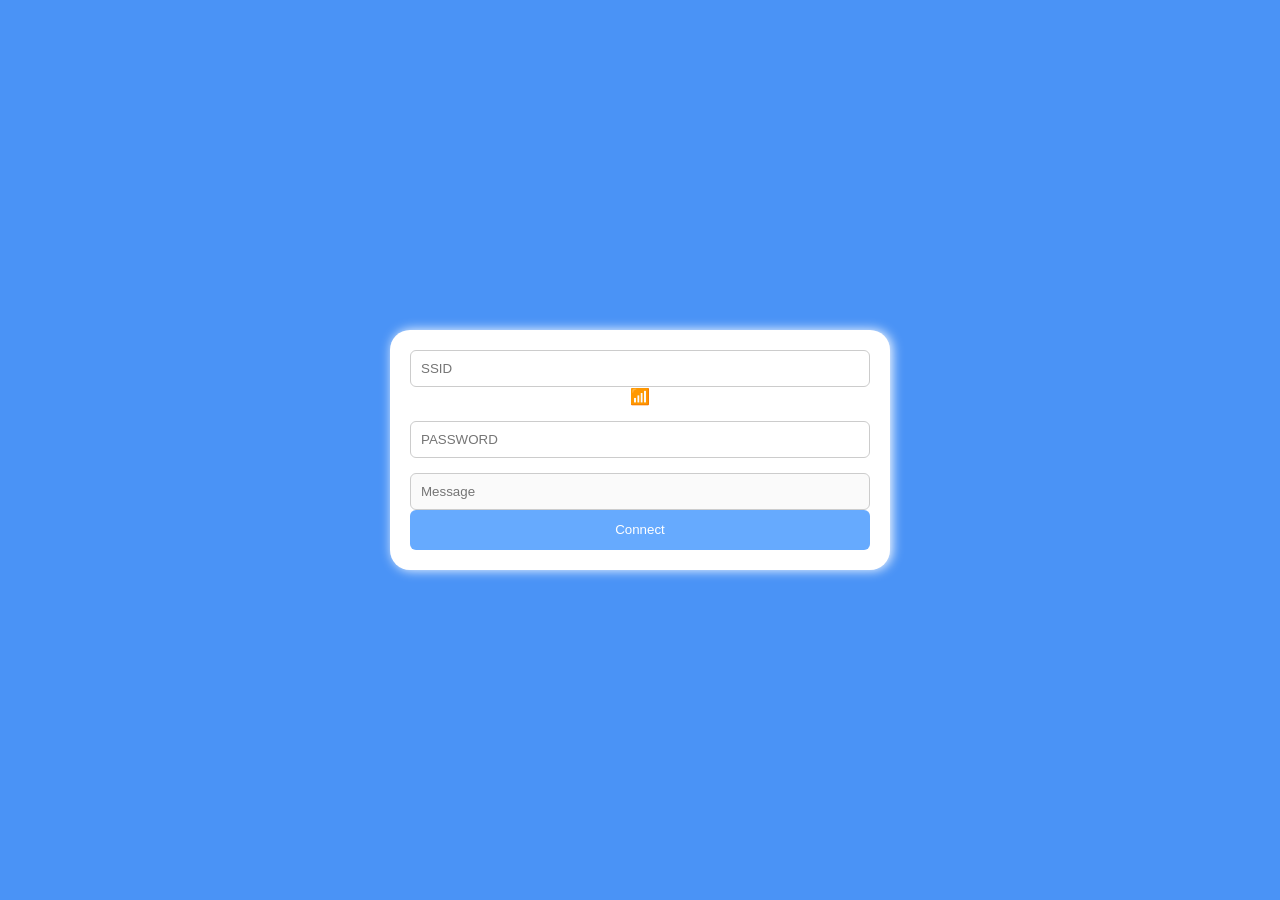
==== commit 5531601f: "Attempted adjustments for setstainfo and getaprecord" ====
--- a/components/fs_image/index.html
+++ b/components/fs_image/index.html
@@ -6,14 +6,42 @@
     <title>MeterHome</title>
     <link rel="icon" href="[data-uri]">
     <style>
-        * { margin: 0; padding: 0; outline: 0 !important; box-sizing: border-box; }
-        .d-flex { display: flex; }
-        .d-j-c { justify-content: center; }
-        .d-a-i { align-items: center; }
-        .home-wrap { display: flex; flex-direction: column; justify-content: center; align-items: center; height: 100vh; background: #4a93f6; text-align: center; }
-        .home-content { width: 80%; max-width: 500px; background: #fff; border-radius: 20px; box-shadow: 2px 0 12px #fff; padding: 20px; position: relative; }
-        .btn-wrap button { width: 100%; line-height: 40px; background: #66aafe; color: #fff; border: 0; border-radius: 6px; cursor: pointer; transition: all .2s linear; }
-        .btn-wrap button:hover { opacity: .8; }
+        * {
+            margin: 0;
+            padding: 0;
+            box-sizing: border-box;
+        }
+        .home-wrap {
+            display: flex;
+            flex-direction: column;
+            justify-content: center;
+            align-items: center;
+            height: 100vh;
+            background: #4a93f6;
+            text-align: center;
+        }
+        .home-content {
+            width: 80%;
+            max-width: 500px;
+            background: #fff;
+            border-radius: 20px;
+            box-shadow: 2px 0 12px #fff;
+            padding: 20px;
+            position: relative;
+        }
+        .btn-wrap button {
+            width: 100%;
+            line-height: 40px;
+            background: #66aafe;
+            color: #fff;
+            border: none;
+            border-radius: 6px;
+            cursor: pointer;
+            transition: opacity 0.2s linear;
+        }
+        .btn-wrap button:hover {
+            opacity: 0.8;
+        }
         .wifi-list-wrap {
             position: absolute;
             left: 0;
@@ -29,73 +57,107 @@
             text-align: left;
             display: none;
         }
-        .wifi-list-wrap ul { list-style: none; padding: 0; margin: 0; }
-        .wifi-list-wrap li { padding: 10px; cursor: pointer; }
-        .wifi-list-wrap li:hover { background: rgba(102, 170, 254, 0.5); }
+        .wifi-list-wrap ul {
+            list-style: none;
+            padding: 0;
+            margin: 0;
+        }
+        .wifi-list-wrap li {
+            padding: 10px;
+            cursor: pointer;
+        }
+        .wifi-list-wrap li:hover {
+            background: rgba(102, 170, 254, 0.5);
+        }
         .content img {
             display: block;
             margin: 0 auto 20px;
             max-width: 100px;
         }
-        .device-wrap { display: flex; flex-direction: column; gap: 15px; }
-        .device-item input { width: 100%; padding: 10px; border-radius: 6px; border: 1px solid #ccc; }
+        .device-wrap {
+            display: flex;
+            flex-direction: column;
+            gap: 15px;
+        }
+        .device-item input {
+            width: 100%;
+            padding: 10px;
+            border-radius: 6px;
+            border: 1px solid #ccc;
+        }
     </style>
 </head>
 <body>
     <div class="home-wrap">
         <div class="home-content">
             <div class="content">
-                <img src="[data-uri]" alt="MeterHome Logo" />
                 <div class="device-wrap">
-                    <div id="ssid-wrap" class="device-item">
-                        <div class="ssid-input">
-                            <input id="ssid" maxlength="32" type="text" placeholder="SSID" readonly />
-                            <span id="show-wifi-list" class="icon" onclick="toggleWifiList()">📶</span>
-                        </div>
+                    <div class="device-item">
+                        <input id="ssid" maxlength="32" type="text" placeholder="SSID" />
+                        <span id="show-wifi-list" class="icon" onclick="toggleWifiList()">📶</span>
                         <div id="wifi-list" class="wifi-list-wrap">
                             <ul id="wifi-options"></ul>
                         </div>
                     </div>
-                    <div class="device-item"><input id="password" maxlength="64" type="password" placeholder="PASSWORD" /></div>
-                    <div class="device-item"><input id="message" disabled type="text" readonly placeholder="Message" /></div>
+                    <div class="device-item">
+                        <input id="password" maxlength="64" type="password" placeholder="PASSWORD" />
+                    </div>
+                    <div class="device-item">
+                        <input id="message" disabled type="text" readonly placeholder="Message" />
+                    </div>
                 </div>
-                <div class="btn-wrap"><button id="start-connect" onclick="postData()" class="btn">Connect</button></div>
+                <div class="btn-wrap">
+                    <button id="start-connect" onclick="postData()">Connect</button>
+                </div>
             </div>
         </div>
     </div>
     <script>
+        const Ajax = {
+            get(url, callback) {
+                fetch(url)
+                    .then(response => response.text())
+                    .then(callback)
+                    .catch(console.error);
+            },
+            post(url, data, callback) {
+                fetch(url, {
+                    method: "POST",
+                    headers: { "Content-Type": "application/json" },
+                    body: JSON.stringify(data)
+                })
+                .then(response => response.text())
+                .then(callback)
+                .catch(console.error);
+            }
+        };
+
+        function postData() {
+            const ssid = document.getElementById("ssid").value;
+            const password = document.getElementById("password").value;
+            if (!ssid) return alert("Please enter SSID");
+            if (ssid.length > 32) return alert("SSID too long");
+            if (password.length > 64) return alert("Password too long");
+            
+            Ajax.post("/setstainfo", { ssid, password }, response => {
+                console.log(JSON.parse(response));
+            });
+        }
+
         function toggleWifiList() {
             const wifiList = document.getElementById("wifi-list");
-            if (wifiList.style.display === "none" || wifiList.style.display === "") {
-                fetchWifiList();
-                wifiList.style.display = "block";
-            } else {
-                wifiList.style.display = "none";
-            }
+            wifiList.style.display = wifiList.style.display === "block" ? "none" : "block";
+            fetchWifiList();
         }
 
         function fetchWifiList() {
-            const wifiOptions = document.getElementById("wifi-options");
-            wifiOptions.innerHTML = "<li>Loading...</li>";
-            fetch("/getaprecord")
-                .then(response => response.json())
-                .then(data => {
-                    wifiOptions.innerHTML = "";
-                    if (data.aplist && data.aplist.length > 0) {
-                        data.aplist.forEach(network => {
-                            const li = document.createElement("li");
-                            li.textContent = network.ssid;
-                            li.onclick = () => selectWifi(network.ssid);
-                            wifiOptions.appendChild(li);
-                        });
-                    } else {
-                        wifiOptions.innerHTML = "<li>No networks found</li>";
-                    }
-                })
-                .catch(error => {
-                    wifiOptions.innerHTML = "<li>Error loading networks</li>";
-                    console.error("Error fetching Wi-Fi list:", error);
-                });
+            Ajax.get("/getaprecord", response => {
+                const data = JSON.parse(response);
+                const wifiOptions = document.getElementById("wifi-options");
+                wifiOptions.innerHTML = data.aplist?.length ?
+                    data.aplist.map(network => `<li onclick="selectWifi('${network.ssid}')">${network.ssid}</li>`).join('') :
+                    "<li>No networks found</li>";
+            });
         }
 
         function selectWifi(ssid) {
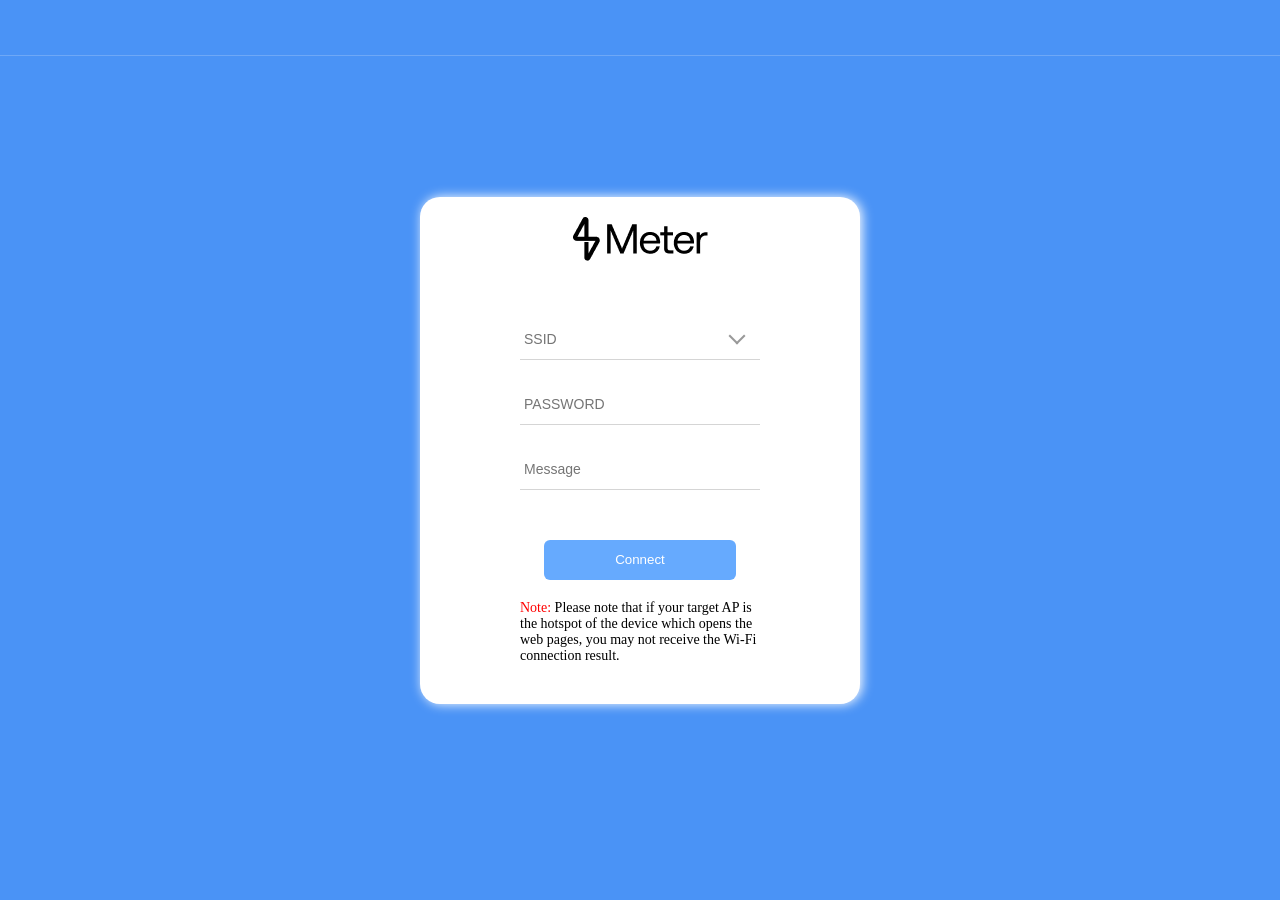
==== commit 3a6f3afb: "Redesigned Webserver page" ====
--- a/components/fs_image/index.html
+++ b/components/fs_image/index.html
@@ -1,169 +1,1350 @@
+
 <!DOCTYPE html>
 <html lang="en">
-<head>
-    <meta charset="UTF-8">
-    <meta name="viewport" content="width=device-width, initial-scale=1.0">
-    <title>MeterHome</title>
-    <link rel="icon" href="[data-uri]">
-    <style>
-        * {
-            margin: 0;
-            padding: 0;
-            box-sizing: border-box;
-        }
-        .home-wrap {
-            display: flex;
-            flex-direction: column;
-            justify-content: center;
-            align-items: center;
-            height: 100vh;
-            background: #4a93f6;
-            text-align: center;
-        }
-        .home-content {
-            width: 80%;
-            max-width: 500px;
-            background: #fff;
-            border-radius: 20px;
-            box-shadow: 2px 0 12px #fff;
-            padding: 20px;
-            position: relative;
-        }
-        .btn-wrap button {
-            width: 100%;
-            line-height: 40px;
-            background: #66aafe;
-            color: #fff;
-            border: none;
-            border-radius: 6px;
-            cursor: pointer;
-            transition: opacity 0.2s linear;
-        }
-        .btn-wrap button:hover {
-            opacity: 0.8;
-        }
-        .wifi-list-wrap {
-            position: absolute;
-            left: 0;
-            top: 50px;
-            background: #fff;
-            padding: 6px 0;
-            box-shadow: 0 0 6px #ccc;
-            z-index: 2;
-            border-radius: 6px;
-            width: 100%;
-            max-height: 200px;
-            overflow-y: auto;
-            text-align: left;
-            display: none;
-        }
-        .wifi-list-wrap ul {
-            list-style: none;
-            padding: 0;
-            margin: 0;
-        }
-        .wifi-list-wrap li {
-            padding: 10px;
-            cursor: pointer;
-        }
-        .wifi-list-wrap li:hover {
-            background: rgba(102, 170, 254, 0.5);
-        }
-        .content img {
-            display: block;
-            margin: 0 auto 20px;
-            max-width: 100px;
-        }
-        .device-wrap {
-            display: flex;
-            flex-direction: column;
-            gap: 15px;
-        }
-        .device-item input {
-            width: 100%;
-            padding: 10px;
-            border-radius: 6px;
-            border: 1px solid #ccc;
-        }
-    </style>
-</head>
-<body>
-    <div class="home-wrap">
-        <div class="home-content">
-            <div class="content">
-                <div class="device-wrap">
-                    <div class="device-item">
-                        <input id="ssid" maxlength="32" type="text" placeholder="SSID" />
-                        <span id="show-wifi-list" class="icon" onclick="toggleWifiList()">📶</span>
-                        <div id="wifi-list" class="wifi-list-wrap">
-                            <ul id="wifi-options"></ul>
+    <head>
+        <meta charset="UTF-8">
+        <meta name="viewport" content="width=device-width,initial-scale=1.0">
+        <title>MeterHome</title>
+        <link rel="icon" href="[data-uri]">
+        <style>
+            * {
+                margin: 0;
+                padding: 0;
+                outline: 0!important
+            }
+
+            .d-flex {
+                display: -moz-box;
+                display: -ms-flexbox;
+                display: -webkit-box;
+                display: -webkit-flex;
+                display: box;
+                display: flex
+            }
+
+            .d-j-c {
+                -webkit-justify-content: center;
+                -moz-box-pack: center;
+                -webkit-box-pack: center;
+                box-pack: center;
+                justify-content: center
+            }
+
+            .d-a-i {
+                -webkit-align-items: center;
+                box-align: center;
+                -moz-box-align: center;
+                -webkit-box-align: center;
+                align-items: center
+            }
+
+            .home-wrap {
+                position: relative;
+                height: 100vh;
+                background: #4a93f6
+            }
+
+            .header-wrap {
+                position: fixed;
+                top: 0;
+                left: 0;
+                box-sizing: border-box;
+                padding: 0 20px;
+                width: 100%;
+                height: 56px;
+                border-bottom: 1px solid rgba(255,255,255,.2)
+            }
+
+            .header-wrap .header-logo {
+                color: transparent;
+                letter-spacing: 6px;
+                font-weight: 700;
+                font-style: oblique;
+                font-size: 30px;
+                -webkit-text-stroke: 1.6px #fff
+            }
+
+            .header-wrap ul {
+                display: inline-block;
+                margin-left: 90px;
+                list-style: none;
+                vertical-align: middle
+            }
+
+            .header-wrap ul li {
+                display: inline-block
+            }
+
+            .header-wrap ul li a {
+                margin: 0 10px;
+                padding: 6px 20px;
+                color: #fff;
+                text-decoration: none!important;
+                font-size: 16px
+            }
+
+            .header-wrap ul li a.active,.header-wrap ul li a:hover {
+                border-radius: 20px;
+                background: #fff;
+                box-shadow: 0 0 6px #fff;
+                color: #409eff
+            }
+
+            .home-content {
+                display: flex;
+                justify-content: center;
+                align-items: center;
+                flex-direction: column;
+                width: 80%;
+                max-width: 400px;
+                background: #fff;
+                border-radius: 20px;
+                box-shadow: 2px 0 12px #fff;
+                font-size: 14px;
+                padding: 20px;
+                text-align: center;
+            }
+
+            .home-left {
+                height: 105%;
+                background: #66aafe;
+                width: 40%;
+                margin-left: -10px;
+                border-top-left-radius: 20px;
+                border-bottom-left-radius: 20px;
+                border-bottom-right-radius: 20%;
+                border-top-right-radius: 20%;
+                box-shadow: -6px 0 20px #66aafe
+            }
+
+            .home-right .content {
+                width: 80%;
+                text-align: center
+            }
+
+            .home-right .content h3 {
+                color: #666;
+                font-size: 30px;
+                letter-spacing: 4px;
+                font-style: oblique;
+                -webkit-text-stroke: 1.6px #000
+            }
+
+            .device-wrap {
+                width: 100%;
+                margin: 50px 0
+            }
+
+            .ota-device-wrap {
+                margin: 80px 0 60px
+            }
+
+            .device-item {
+                position: relative;
+                width: 100%;
+                max-width: 300px;
+                margin: 0 auto 20px
+            }
+
+            .ssid-input {
+                width: 100%
+            }
+
+            .note-wrap {
+                margin-top: 20px;
+                text-align: left
+            }
+
+            .device-item input {
+                width: 100%;
+                border: 0;
+                padding: 16px 4px 12px;
+                border-bottom: 1px solid #d5d5d5;
+                outline: 0!important;
+                font-size: 14px;
+                background: 0 0;
+                transition: all .2s linear;
+                box-sizing: border-box
+            }
+
+            .device-item input.partition-input {
+                border: 1px solid #d5d5d5;
+                padding: 10px 4px 10px;
+                border-radius: 6px;
+            }
+
+            .device-item input.partition-input ~ .icon {
+                height: 37px
+            }
+
+            .device-item input.partition-input ~ .icon:after {
+                top: 10px
+            }
+
+            .device-item input:focus {
+                border-color: #66aafe
+            }
+
+            .btn-wrap button {
+                width: 80%;
+                max-width: 300px;
+                line-height: 40px;
+                background: #66aafe;
+                color: #fff;
+                border: 0;
+                border-radius: 6px;
+                cursor: pointer;
+                transition: all .2s linear
+            }
+
+            .btn-wrap button:hover {
+                opacity: .8
+            }
+
+            .msg {
+                position: fixed;
+                height: 100%;
+                width: 100%;
+                left: 0;
+                top: 0;
+                background: rgba(0,0,0,.1);
+                z-index: 10
+            }
+
+            .msg.hide {
+                display: none
+            }
+
+            .msg .content,.msg .content-time {
+                position: absolute;
+                top: 50%;
+                left: 50%;
+                padding: 8px 15px;
+                background: rgba(0,0,0,.6);
+                color: #fff;
+                width: 80%;
+                max-width: 200px;
+                text-align: center;
+                font-size: 14px;
+                border-radius: 20px;
+                transform: translate(-50%,-50%);
+                -ms-transform: translate(-50%,-50%);
+                -moz-transform: translate(-50%,-50%);
+                -webkit-transform: translate(-50%,-50%);
+                -o-transform: translate(-50%,-50%)
+            }
+
+            .spinner {
+                margin: -10px -40px;
+                width: 70px;
+                text-align: center;
+                position: absolute;
+                left: 50%;
+                top: 50%
+            }
+
+            .spinner>div {
+                width: 16px;
+                height: 16px;
+                background-color: #fff;
+                border-radius: 100%;
+                display: inline-block;
+                margin: 0 2px;
+                -webkit-animation: sk-bouncedelay 1.4s infinite ease-in-out both;
+                animation: sk-bouncedelay 1.4s infinite ease-in-out both
+            }
+
+            .spinner .bounce1 {
+                -webkit-animation-delay: -.32s;
+                animation-delay: -.32s
+            }
+
+            .spinner .bounce2 {
+                -webkit-animation-delay: -.16s;
+                animation-delay: -.16s
+            }
+
+            @-webkit-keyframes sk-bouncedelay {
+                0%,100%,80% {
+                    -webkit-transform: scale(0)
+                }
+
+                40% {
+                    -webkit-transform: scale(1)
+                }
+            }
+
+            @keyframes sk-bouncedelay {
+                0%,100%,80% {
+                    -webkit-transform: scale(0);
+                    transform: scale(0)
+                }
+
+                40% {
+                    -webkit-transform: scale(1);
+                    transform: scale(1)
+                }
+            }
+
+            .timeout-info {
+                color: red
+            }
+
+            .icon {
+                position: absolute;
+                right: 0;
+                top: 0;
+                display: inline-block;
+                width: 44px;
+                height: 44px;
+                cursor: pointer
+            }
+
+            .icon:after {
+                content: "";
+                position: absolute;
+                top: 15px;
+                left: 15px;
+                width: 10px;
+                height: 10px;
+                border-bottom: 2px solid #999;
+                border-right: 2px solid #999;
+                transform: rotate(45deg)
+            }
+
+            #ssid {
+                padding-right: 45px
+            }
+
+            .wifi-list-wrap {
+                position: absolute;
+                left: 0;
+                top: 45px;
+                background: #fff;
+                padding: 6px 0;
+                box-shadow: 0 0 6px #ccc;
+                z-index: 1;
+                border-radius: 6px;
+                width: 100%;
+                max-height: 300px;
+                overflow: hidden;
+                overflow-y: auto;
+                text-align: left;
+                box-sizing: border-box
+            }
+
+            .wifi-list-wrap ul {
+                width: 100%;
+                list-style: none
+            }
+
+            .wifi-list-wrap li {
+                display: block;
+                position: relative;
+                line-height: 2.1;
+                font-size: 14px;
+                color: #666;
+                padding: 4px 40px;
+                box-sizing: border-box;
+                cursor: pointer;
+                width: 100%;
+                overflow: hidden;
+                text-overflow: ellipsis;
+                white-space: nowrap
+            }
+
+            .wifi-list-wrap li:hover {
+                background: rgba(102,170,254,.5)
+            }
+
+            .wifi-list-wrap .selected {
+                position: absolute;
+                top: 12px;
+                left: 15px;
+                display: none;
+                width: 12px;
+                height: 6px;
+                border-left: 2px solid #66aafe;
+                border-bottom: 2px solid #66aafe;
+                transform: rotate(-45deg)
+            }
+
+            .wifi-list-wrap li.active .selected {
+                display: inline-block
+            }
+
+            .lock-img {
+                position: absolute;
+                top: 9px;
+                right: 15px;
+                width: 20px;
+                height: 20px
+            }
+
+            .lock-img svg {
+                width: 18px;
+                height: auto
+            }
+
+            .no-data {
+                text-align: center
+            }
+
+            .device-item-link {
+                margin-bottom: 0;
+                text-align: right
+            }
+
+            .device-item-link a {
+                color: #409eff;
+                font-size: 14px
+            }
+
+            .ota-device-wrap .device-item {
+                max-width: 400px
+            }
+
+            .file-input {
+                position: relative;
+                font-size: 0
+            }
+
+            .device-item input.file-info {
+                position: absolute;
+                top: 0;
+                right: 0;
+                padding: 0;
+                width: 70px;
+                line-height: 38px;
+                opacity: 0;
+                cursor: pointer
+            }
+
+            .device-item input.file-name {
+                padding: 10px 4px 10px;
+                width: -webkit-calc(100% - 80px);
+                width: -moz-calc(100% - 80px);
+                width: calc(100% - 80px);
+                border: 1px solid #d5d5d5;
+                border-radius: 6px;
+                font-size: 14px;
+                flex: 1
+            }
+
+            .device-item input#file-upload-btn {
+                cursor: pointer
+            }
+
+            .file-btn {
+                display: inline-block;
+                margin-left: 10px;
+                width: 70px;
+                border-radius: 6px;
+                background: #409eff;
+                color: #fff;
+                font-size: 14px;
+                line-height: 38px;
+                cursor: pointer
+            }
+
+            .ota-btn-wrap {
+                margin: 0 auto;
+                width: 100%;
+                max-width: 400px;
+                text-align: left
+            }
+
+            .ota-device-wrap p {
+                margin: 15px 0;
+                text-align: left
+            }
+
+            .ota-note-wrap {
+                margin-top: 20px;
+                max-width: 400px
+            }
+
+            .version-label {
+                display: inline-block;
+                margin-right: 6px;
+                min-width: 100px;
+                text-align: right
+            }
+
+            .hide {
+                display: none
+            }
+
+            .msg-confirm {
+                position: fixed;
+                top: 0;
+                left: 0;
+                width: 100%;
+                height: 100%;
+                z-index: 1
+            }
+
+            .msg-confirm .mask {
+                height: 100%;
+                width: 100%;
+                background: rgba(0,0,0,.2)
+            }
+
+            .msg-confirm .content {
+                position: absolute;
+                top: 50%;
+                left: 50%;
+                width: 90%;
+                max-width: 300px;
+                transform: translate(-50%,-50%);
+                -ms-transform: translate(-50%,-50%);
+                -moz-transform: translate(-50%,-50%);
+                -webkit-transform: translate(-50%,-50%);
+                -o-transform: translate(-50%,-50%);
+                background: #fff;
+                border-radius: 6px;
+                font-size: 14px;
+                box-shadow: 0 0 8px #fff;
+                text-align: center;
+                box-sizing: border-box
+            }
+
+            .msg-confirm .content .header {
+                font-weight: 700;
+                padding: 10px 0 0
+            }
+
+            .msg-confirm .content .content-info {
+                padding: 20px 15px;
+                box-sizing: border-box
+            }
+
+            .msg-confirm .content .footer-btn {
+                border-top: 1px solid #ccc;
+                padding: 10px 0;
+                box-sizing: border-box
+            }
+
+            .msg-confirm .content .footer-btn button {
+                border: none;
+                background: #fff;
+                color: #66aafe;
+                cursor: pointer
+            }
+
+            @media(max-width: 768px) {
+                input::-webkit-input-placeholder {
+                    color:rgba(255,255,255,.5)
+                }
+
+                input::-moz-placeholder {
+                    color: rgba(255,255,255,.5)
+                }
+
+                input:-moz-placeholder {
+                    color: rgba(255,255,255,.5)
+                }
+
+                input:-ms-input-placeholder {
+                    color: rgba(255,255,255,.5)
+                }
+
+                .home-wrap {
+                    background: 0;
+                    background-image: linear-gradient(#4a93f6,rgba(81,146,255,.4))
+                }
+
+                .home-right .content h3 {
+                    color: transparent;
+                    font-size: 32px;
+                    letter-spacing: 4px;
+                    font-style: oblique;
+                    -webkit-text-stroke: 1.6px #fff
+                }
+
+                .home-left {
+                    display: none
+                }
+
+                .home-right {
+                    width: 100%
+                }
+
+                .home-content {
+                    height: auto;
+                    width: 100%;
+                    max-width: 100%;
+                    max-height: 100vh;
+                    padding: 30px 30px 56px;
+                    background: 0 0;
+                    box-shadow: none;
+                    box-sizing: border-box
+                }
+
+                .home-right .content {
+                    width: 100%
+                }
+
+                .device-item {
+                    max-width: 100%
+                }
+
+                .device-item,.ota-device-wrap .device-item {
+                    max-width: 100%
+                }
+
+                .ota-btn-wrap {
+                    max-width: 100%
+                }
+
+                .device-item input {
+                    width: 100%;
+                    background: 0 0;
+                    padding: 12px 4px 12px 20px;
+                    border: 1px solid rgba(255,255,255,.5);
+                    color: #fff;
+                    border-radius: 20px;
+                    box-sizing: border-box
+                }
+
+                .device-item input:focus,.device-item input:hover {
+                    border-color: #fff
+                }
+
+                .btn-wrap button {
+                    width: 100%;
+                    max-width: 100%
+                }
+
+                .ota-btn-wrap button {
+                    max-width: 260px
+                }
+
+                .icon {
+                    width: 42px;
+                    height: 42px
+                }
+
+                .icon:after {
+                    top: 12px;
+                    left: 12px;
+                    border-color: rgba(255,255,255,.5)
+                }
+
+                .wifi-list-wrap {
+                    position: fixed;
+                    top: 0;
+                    left: 0;
+                    bottom: 0;
+                    width: 100%;
+                    height: 100%;
+                    max-height: 100%;
+                    padding: 0;
+                    background: 0 0;
+                    border-radius: 0
+                }
+
+                .wifi-list-wrap .mask {
+                    height: 100%;
+                    width: 100%;
+                    background: rgba(0,0,0,.3)
+                }
+
+                .wifi-list-wrap .content {
+                    position: absolute;
+                    bottom: 0;
+                    width: 100%;
+                    overflow: hidden;
+                    background: #fff;
+                    border-top-left-radius: 6px;
+                    border-top-right-radius: 6px
+                }
+
+                .wifi-list-wrap .content h3 {
+                    font-size: 16px;
+                    margin: 0;
+                    padding: 10px 20px;
+                    box-sizing: border-box;
+                    text-align: center;
+                    border-bottom: 1px solid #eee
+                }
+
+                .wifi-list-wrap .content h3 span {
+                    font-size: 14px;
+                    font-weight: 400;
+                    color: #66aafe;
+                    float: right;
+                    cursor: pointer
+                }
+
+                .wifi-list-wrap .content ul {
+                    height: 250px;
+                    overflow: hidden;
+                    overflow-y: auto
+                }
+
+                .wifi-list-wrap .content ul li {
+                    padding: 6px 40px;
+                    border-bottom: 1px solid #eee
+                }
+
+                .cancel-wrap {
+                    border-top: 1px solid #eee;
+                    padding: 10px 0;
+                    text-align: center;
+                    font-size: 14px;
+                    cursor: pointer
+                }
+
+                .header-wrap {
+                    top: unset;
+                    bottom: 0;
+                    border-top: 1px solid rgba(255,255,255,.2);
+                    background: rgba(81,146,255,.08);
+                }
+
+                .header-wrap .header-logo {
+                    display: none
+                }
+
+                .header-wrap ul {
+                    margin-left: 0;
+                    width: 100%;
+                    font-size: 0
+                }
+
+                .header-wrap ul li {
+                    display: inline-block;
+                    width: 50%;
+                    text-align: center
+                }
+
+                .header-wrap ul li a {
+                    outline: 0!important;
+                    color: #333;
+                    font-size: 14px
+                }
+
+                .header-wrap ul li a.active,.header-wrap ul li a:hover {
+                    background: 0;
+                    box-shadow: none
+                }
+            }
+        </style>
+    </head>
+    <body id="body-wrap">
+        <div class="home-wrap d-flex d-a-i d-j-c">
+            <div class="header-wrap d-flex d-a-i">
+                <ul>
+                    <li style="display:none">
+                        <a onclick="selectMenu('esp-at-wrap', this)" id="esp-at-link" class="active" href="javascript:void(0)">Wi-Fi</a>
+                    </li>
+                    <li style="display:none">
+                        <a onclick="selectMenu('esp-ota-wrap', this)" id="esp-ota-link" href="javascript:void(0)">OTA</a>
+                    </li>
+                </ul>
+            </div>
+            <div class="home-content d-flex d-a-i">
+                <div id="esp-at-wrap" class="home-right d-flex d-a-i d-j-c">
+                    <div class="content">
+<img src="[data-uri]" alt="MeterHome Logo" />
+                        <div class="device-wrap">
+                            <div id="ssid-wrap" class="device-item">
+                                <div class="ssid-input">
+                                    <input id="ssid" maxlength="32" type="text" placeholder="SSID"/>
+                                    <span id="show-wifi-list" class="icon"></span>
+                                </div>
+                            </div>
+                            <div class="device-item">
+                                <input id="password" maxlength="64" type="password" placeholder="PASSWORD"/>
+                            </div>
+                            <div class="device-item">
+                                <input id="message" disabled type="text" readonly placeholder="Message"/>
+                            </div>
+                        </div>
+                        <div class="btn-wrap">
+                            <button id="start-connect" onclick="postData()" class="btn">Connect</button>
+                        </div>
+                        <div class="note-wrap device-item">
+                            <span id="note-text" style="color: red">Note:</span>
+                            <span id="note-desc">Please note that if your target AP is the hotspot of the device which opens the web pages,you may not receive the Wi-Fi connection result.</span>
                         </div>
                     </div>
-                    <div class="device-item">
-                        <input id="password" maxlength="64" type="password" placeholder="PASSWORD" />
+                </div>
+                <div id="esp-ota-wrap" class="home-right d-flex d-a-i d-j-c hide">
+                    <div class="content">
+                        <img src="[data-uri]" alt="MeterHome Logo" />
+                        <div class="device-wrap ota-device-wrap">
+                            <div class="device-item">
+                                <p id="ota-title">Please select a new firmware and click the“OTA upgrade”button to start the upgrade:</p>
+                                <div id="partition-wrap" class="device-item">
+                                    <div class="partition-input">
+                                        <input id="partition" readonly class="partition-input" maxlength="32" type="text" placeholder="Partition"/>
+                                        <span id="show-partition-list" class="icon"></span>
+                                    </div>
+                                </div>
+                                <div class="file-input d-flex d-a-i">
+                                    <input id="file-name" class="file-name" readonly type="text"/>
+                                    <input type="file" onchange="fileChange(this)" id="file-info" class="file-info" name="file">
+                                    <span id="file-btn" class="file-btn">Browse</span>
+                                </div>
+                            </div>
+                        </div>
+                        <div class="btn-wrap ota-btn-wrap">
+                            <button id="start-upgrade" onclick="postOta()" class="btn">OTA upgrade</button>
+                        </div>
+                        <div class="note-wrap ota-note-wrap device-item">
+                            <p>
+                                <span id="cur-version" class="version-label">Current firmware version:</span>
+                                <span id="version-wrap" class="version">0</span>
+                            </p>
+                            <p>
+                                <span id="at-version" class="version-label">AT Core version:</span>
+                                <span id="at-core-wrap" class="version">0</span>
+                            </p>
+                        </div>
                     </div>
-                    <div class="device-item">
-                        <input id="message" disabled type="text" readonly placeholder="Message" />
-                    </div>
-                </div>
-                <div class="btn-wrap">
-                    <button id="start-connect" onclick="postData()">Connect</button>
                 </div>
             </div>
         </div>
-    </div>
-    <script>
-        const Ajax = {
-            get(url, callback) {
-                fetch(url)
-                    .then(response => response.text())
-                    .then(callback)
-                    .catch(console.error);
-            },
-            post(url, data, callback) {
-                fetch(url, {
-                    method: "POST",
-                    headers: { "Content-Type": "application/json" },
-                    body: JSON.stringify(data)
+        <script>
+            var isSend = !1
+              , isShowWifi = !1
+              , wifiList = []
+              , partitionList = []
+              , timeoutNum = 0
+              , Ajax = {
+                get: function(e, t, i) {
+                    var n;
+                    window.XMLHttpRequest ? n = new XMLHttpRequest : window.ActiveObject && (n = new ActiveXobject("Microsoft.XMLHTTP")),
+                    n.open("GET", e, !0),
+                    i && n.setRequestHeader("Object", i),
+                    n.onreadystatechange = function() {
+                        4 == n.readyState && (console.log(n.status),
+                        200 == n.status || 304 == n.status ? t.call(this, n.responseText) : (showMessage(getPrompt("requestFailed"), 1e3),
+                        hideLoading("msg-load")))
+                    }
+                    ,
+                    n.send()
+                },
+                post: function(e, t, i, n, o=!0, s=!1) {
+                    var a;
+                    showLoading(),
+                    window.XMLHttpRequest ? a = new XMLHttpRequest : window.ActiveObject && (a = new ActiveXobject("Microsoft.XMLHTTP")),
+                    a.open("POST", e, o),
+                    a.setRequestHeader("Content-Type", s ? "application/json" : "application/x-www-form-urlencoded;charset=UTF-8"),
+                    n && a.setRequestHeader("Object", n),
+                    a.onreadystatechange = function() {
+                        4 == a.readyState && (200 == a.status || 304 == a.status ? i.call(this, a.responseText) : (hideLoading("msg-load"),
+                        showMessage(getPrompt("connectFailed"), 2e3)))
+                    }
+                    ,
+                    a.send(t)
+                },
+                postFile: function(e, t, i, n) {
+                    var o;
+                    showLoading(),
+                    window.XMLHttpRequest ? o = new XMLHttpRequest : window.ActiveObject && (o = new ActiveXobject("Microsoft.XMLHTTP")),
+                    o.open("POST", e, !0),
+                    o.setRequestHeader("Content-Type", "application/octet-stream;charset=UTF-8"),
+                    n && o.setRequestHeader("Object", n),
+                    o.onreadystatechange = function() {
+                        4 == o.readyState && (200 == o.status || 304 == o.status ? i.call(this, o.responseText) : (hideLoading("msg-load"),
+                        showConfirm(getPrompt("prompt"), getPrompt("otaFailed"), getPrompt("confirm"))))
+                    }
+                    ,
+                    o.send(t)
+                }
+            };
+            const constHtmlLang = [{
+                zh: "设备配网",
+                en: "Wi-Fi",
+                id: "esp-at-link",
+                type: "text"
+            }, {
+                zh: "OTA 升级",
+                en: "OTA",
+                id: "esp-ota-link",
+                type: "text"
+            }, {
+                zh: "请输入 SSID",
+                en: "SSID",
+                id: "ssid",
+                type: "input"
+            }, {
+                zh: "请输入 PASSWORD",
+                en: "PASSWORD",
+                id: "password",
+                type: "input"
+            }, {
+                zh: "开始配网",
+                en: "Connect",
+                id: "start-connect",
+                type: "text"
+            }, {
+                zh: "注意：",
+                en: "Note: ",
+                id: "note-text",
+                type: "text"
+            }, {
+                zh: "配网手机作为待接入热点时，浏览器可能收不到配网结果",
+                en: "Please note that if your target AP is the hotspot of the device which opens the web pages, you may not receive the Wi-Fi connection result.",
+                id: "note-desc",
+                type: "text"
+            }, {
+                zh: "请选择新版本固件，然后点击升级按钮进行升级：",
+                en: "Please select a new firmware and click the “OTA upgrade” button to start the upgrade: ",
+                id: "ota-title",
+                type: "text"
+            }, {
+                zh: "浏览",
+                en: "Browse",
+                id: "file-btn",
+                type: "text"
+            }, {
+                zh: "固件升级",
+                en: "OTA upgrade",
+                id: "start-upgrade",
+                type: "text"
+            }, {
+                zh: "当前 app 固件版本：",
+                en: "Current app version: ",
+                id: "cur-version",
+                type: "text"
+            }, {
+                zh: "AT Core 版本：",
+                en: "AT Core version: ",
+                id: "at-version",
+                type: "text"
+            }]
+              , constPromptInfo = {
+                prompt: {
+                    zh: "提示",
+                    en: "Prompt"
+                },
+                confirm: {
+                    zh: "确定",
+                    en: "OK"
+                },
+                cancel: {
+                    zh: "取消",
+                    en: "Cancel"
+                },
+                requestFailed: {
+                    zh: "数据请求失败",
+                    en: "Data request failed"
+                },
+                connectFailed: {
+                    zh: "配网失败, 请重试",
+                    en: "Connection failed"
+                },
+                connectTimeout: {
+                    zh: "配网超时, 请重试",
+                    en: "Connection timeout"
+                },
+                connectSuc: {
+                    zh: "配网成功",
+                    en: "Connection succeeded"
+                },
+                upgradeFailed: {
+                    zh: "升级失败，请稍后重试",
+                    en: "Upgrade failed. Please try again later."
+                },
+                enterSsid: {
+                    zh: "请输入 SSID",
+                    en: "Please enter SSID"
+                },
+                ssidError: {
+                    zh: "输入 SSID 过长，请保持在32个字节之内",
+                    en: "The SSID is too long. Please keep it within 32 bytes"
+                },
+                passwordError: {
+                    zh: "输入 Password 过长，请保持在64个字节之内",
+                    en: "Password is too long. Please keep it within 64 bytes"
+                },
+                closedWeb: {
+                    zh: '配网成功， <span id="timeout-info" class="timeout-info">5</span> 秒后自动关闭网页',
+                    en: 'Connection succeeded, This page will be closed in <span id="timeout-info" class="timeout-info">5</span> seconds.'
+                },
+                wifiList: {
+                    zh: "Wi-Fi 列表",
+                    en: "Wi-Fi List"
+                },
+                partitionList: {
+                    zh: "分区列表",
+                    en: "Partition List"
+                },
+                refresh: {
+                    zh: "刷新",
+                    en: "Refresh"
+                },
+                getWifiFailed: {
+                    zh: "获取 Wi-Fi 列表失败",
+                    en: "Failed to get Wi-Fi AP list"
+                },
+                getPartitionFailed: {
+                    zh: "获取分区列表失败",
+                    en: "Failed to get partition list"
+                },
+                enterPartition: {
+                    zh: "请选择分区",
+                    en: "Please select partition"
+                },
+                noData: {
+                    zh: "暂无数据",
+                    en: "No data available"
+                },
+                selectFile: {
+                    zh: "请选择文件",
+                    en: "Please select file"
+                },
+                formatError: {
+                    zh: "选择的文件格式有误",
+                    en: "Incorrect file format"
+                },
+                fileLarge: {
+                    zh: "选择的文件过大，请选择小于 2MB 的文件",
+                    en: "File is too large. Please select a file less than 2MB."
+                },
+                getVersionFailed: {
+                    zh: "获取固件版本失败",
+                    en: "Failed to get firmware version"
+                },
+                otaSuc: {
+                    zh: "升级成功",
+                    en: "OTA Succeeded"
+                },
+                otaFailed: {
+                    zh: "升级失败，请稍后重试",
+                    en: "OTA Failed"
+                }
+            };
+            var curLangeage = "en";
+            function loadLanguage() {
+                var e = navigator.language || navigator.userLanguage;
+                e = e.substr(0, 2),
+                curLangeage = "zh" == e ? "zh" : "en";
+                for (var t = 0; t < constHtmlLang.length; t++) {
+                    var i = constHtmlLang[t];
+                    "input" != i.type ? setTextByLang(i.id, i[curLangeage]) : setInputByLang(i.id, i[curLangeage])
+                }
+            }
+            function setTextByLang(e, t) {
+                document.getElementById(e).innerText = t
+            }
+            function setInputByLang(e, t) {
+                document.getElementById(e).setAttribute("placeholder", t)
+            }
+            function getPrompt(e) {
+                return constPromptInfo[e][curLangeage]
+            }
+            function getData() {
+                Ajax.get("/getstainfo", function(e) {
+                    e = JSON.parse(e),
+                    console.log(e);
+                    try {
+                        document.getElementById("ssid").value = e.sta_ssid,
+                        document.getElementById("password").value = e.sta_password,
+                        document.getElementById("message").value = e.message
+                    } catch (e) {}
                 })
-                .then(response => response.text())
-                .then(callback)
-                .catch(console.error);
-            }
-        };
-
-        function postData() {
-            const ssid = document.getElementById("ssid").value;
-            const password = document.getElementById("password").value;
-            if (!ssid) return alert("Please enter SSID");
-            if (ssid.length > 32) return alert("SSID too long");
-            if (password.length > 64) return alert("Password too long");
-            
-            Ajax.post("/setstainfo", { ssid, password }, response => {
-                console.log(JSON.parse(response));
-            });
-        }
-
-        function toggleWifiList() {
-            const wifiList = document.getElementById("wifi-list");
-            wifiList.style.display = wifiList.style.display === "block" ? "none" : "block";
-            fetchWifiList();
-        }
-
-        function fetchWifiList() {
-            Ajax.get("/getaprecord", response => {
-                const data = JSON.parse(response);
-                const wifiOptions = document.getElementById("wifi-options");
-                wifiOptions.innerHTML = data.aplist?.length ?
-                    data.aplist.map(network => `<li onclick="selectWifi('${network.ssid}')">${network.ssid}</li>`).join('') :
-                    "<li>No networks found</li>";
-            });
-        }
-
-        function selectWifi(ssid) {
-            document.getElementById("ssid").value = ssid;
-            document.getElementById("wifi-list").style.display = "none";
-        }
-    </script>
-</body>
-</html>
+            }
+            function getStatus() {
+                if (timeoutNum > 40)
+                    return hideLoading("msg-load"),
+                    showMessage(getPrompt("connectTimeout"), 2e3),
+                    !1;
+                timeoutNum++,
+                Ajax.get("/getstainfo", function(e) {
+                    e = JSON.parse(e),
+                    console.log(e),
+                    document.getElementById("message").value = e.message,
+                    1 == e.state ? getResult() : 0 == e.state ? setTimeout(function() {
+                        getStatus()
+                    }, 1e3) : (hideLoading("msg-load"),
+                    showMessage(getPrompt("connectFailed"), 2e3))
+                })
+            }
+            function getResult() {
+                Ajax.post("/getresult", "received=1", function(e) {
+                    isSend = !1,
+                    hideLoading("msg-load"),
+                    showTimeout()
+                })
+            }
+            function postData() {
+                timeoutNum = 0;
+                var e = document.getElementById("ssid").value
+                  , t = document.getElementById("password").value;
+                if ("" == e || null == e)
+                    return showMessage(getPrompt("enterSsid"), 1e3),
+                    !1;
+                if (e.length > 32)
+                    return showMessage(getPrompt("ssidError"), 1e3),
+                    !1;
+                if (t.length > 64)
+                    return showMessage(getPrompt("passwordError"), 1e3),
+                    !1;
+                var i = {
+                    ssid_len: e.length || 0,
+                    ssid: e,
+                    password_len: t.length || 0,
+                    password: t
+                };
+                Ajax.post("/setstainfo", JSON.stringify(i), function(e) {
+                    e = JSON.parse(e),
+                    isSend = !0,
+                    console.log(e),
+                    0 == e.state ? setTimeout(function() {
+                        getStatus()
+                    }, 1e3) : (hideLoading("msg-load"),
+                    showMessage(getPrompt("connectFailed"), 2e3))
+                }, null, !0, !0)
+            }
+            function showMessage(e, t) {
+                var i = document.getElementById("body-wrap")
+                  , n = document.createElement("div");
+                n.innerHTML = '<div class="content">' + e + "</div>",
+                n.setAttribute("class", "msg"),
+                i.appendChild(n),
+                t && setTimeout(function() {
+                    i.removeChild(n)
+                }, t)
+            }
+            function showTimeout() {
+                hideLoading("msg-load");
+                var e = document.getElementById("body-wrap")
+                  , t = document.createElement("div");
+                t.innerHTML = '<div id="timeoutId" class="content-time">' + getPrompt("closedWeb") + "</div>",
+                t.setAttribute("class", "msg"),
+                e.appendChild(t);
+                var i = 5
+                  , n = setInterval(function() {
+                    i--,
+                    document.getElementById("timeout-info").innerText = i,
+                    i < 0 && (e.removeChild(t),
+                    closeWindow(),
+                    clearInterval(n))
+                }, 1e3)
+            }
+            function closeWindow() {
+                window.open("about:blank", "_self").close()
+            }
+            function showLoading() {
+                var e = document.getElementById("body-wrap")
+                  , t = document.createElement("div");
+                t.innerHTML = '<div class="load"><div class="spinner"><div class="bounce1"></div><div class="bounce2"></div><div class="bounce3"></div></div></div>',
+                t.setAttribute("class", "msg"),
+                t.setAttribute("id", "msg-load"),
+                e.appendChild(t)
+            }
+            function showConfirm(e, t, i) {
+                var n = document.getElementById("body-wrap")
+                  , o = document.createElement("div");
+                o.innerHTML = '<div class="mask"></div><div class="content"><div class="header">' + e + '</div><div class="content-info">' + t + '</div><div onclick="removeConfirm()" class="footer-btn"><button>' + i + "</button></div></div>",
+                o.setAttribute("class", "msg-confirm"),
+                o.setAttribute("id", "msg-confirm"),
+                n.appendChild(o)
+            }
+            function removeConfirm() {
+                document.getElementById("body-wrap").removeChild(document.getElementById("msg-confirm"))
+            }
+            function hideLoading(e) {
+                var t = document.getElementById(e);
+                t && (t.setAttribute("class", "msg hide"),
+                document.getElementById("body-wrap").removeChild(t))
+            }
+            loadLanguage(),
+            window.onbeforeunload = function(e) {
+                if (isSend)
+                    try {
+                        if (!navigator.sendBeacon)
+                            return;
+                        navigator.sendBeacon("http://192.168.4.1/getresult", "received=1")
+                    } catch (e) {
+                        console.log(e)
+                    }
+            }
+            ;
+            var isMobile = (window.innerWidth || document.documentElement.clientWidth || document.body.clientWidth || 768) <= 768;
+            function getaprecord() {
+                showLoading(),
+                console.log("getaprecord"),
+                Ajax.get("/getaprecord", function(e) {
+                    e = JSON.parse(e),
+                    console.log(e);
+                    try {
+                        0 == e.state ? (initWifiList(wifiList = e.aplist, null, "wifi-list-wrap", "ssid", "ssid-wrap"),
+                        hideLoading("msg-load")) : showMessage(getPrompt("getWifiFailed"), 2e3)
+                    } catch (e) {
+                        showMessage(getPrompt("getWifiFailed"), 2e3)
+                    }
+                })
+            }
+            function initWifiList(e, t, i="wifi-list-wrap", n="ssid", o="ssid-wrap") {
+                removeWifiList(i, o);
+                var s = document.createElement("div");
+                if (s.setAttribute("id", i),
+                s.setAttribute("class", "wifi-list-wrap"),
+                isMobile) {
+                    var a = document.createElement("div");
+                    a.setAttribute("class", "mask"),
+                    a.setAttribute("id", "mask"),
+                    a.onclick = function() {
+                        removeWifiList(i, o)
+                    }
+                    ,
+                    s.appendChild(a)
+                }
+                for (var d = document.createElement("ul"), r = "", c = document.getElementById(n).value, l = 0; l < e.length; l++) {
+                    var m = e[l];
+                    if (!t || -1 != m.ssid.indexOf(t)) {
+                        var u = "";
+                        c == m.ssid && (u = "active"),
+                        r += `<li data-value="${encodeURIComponent(m.ssid)}"onclick="selectCurWifi(event, '${n}', '${i}', '${o}')"class="d-flex d-a-i ${u}"><span class="selected"></span>${m.ssid}`,
+                        m.auth_mode && 0 != m.auth_mode && (r += '<span class="lock-img"><svg class="icon" width="12px" height="12px" viewBox="0 0 1024 1024" version="1.1" xmlns="http://www.w3.org/2000/svg"><path d="M800.421 436.525H736.76V287.852c0-124.507-100.762-225.757-224.732-225.757-123.98 0-224.857 101.25-224.857 225.766v148.662h-63.593c-30.667 0-55.532 24.952-55.532 55.752v407.048c0 30.848 24.865 55.82 55.532 55.82h576.9c30.667 0 55.465-24.97 55.465-55.82V492.275c0-30.802-24.855-55.752-55.532-55.752zM543.203 706.409v88.88a7.354 7.354 0 0 1-7.282 7.325h-47.733a7.373 7.373 0 0 1-7.334-7.322V706.41c-22.423-11.518-37.953-34.602-37.953-61.659 0-38.288 30.945-69.425 69.07-69.425 38.183 0 69.138 31.136 69.138 69.415 0.057 27.067-15.473 50.152-37.905 61.659z m107.311-269.884H373.525V291.539c0-76.691 62.196-139.146 138.552-139.146 76.366 0 138.447 62.454 138.447 139.146v144.986z" fill="#666666" ></path></svg></span>'),
+                        r += "</li>"
+                    }
+                }
+                if ("" == r && (r = '<li class="no-data">' + getPrompt("noData") + "</li>"),
+                d.innerHTML = r,
+                isMobile) {
+                    var g = document.createElement("div");
+                    g.setAttribute("class", "content");
+                    var p = document.createElement("div")
+                      , f = `<h3>${getPrompt("wifi-list-wrap" === i ? "wifiList" : "partitionList")}`;
+                    "wifi-list-wrap" == i && (f += `<span onclick="getaprecord()"id="refresh"class="refresh">${getPrompt("refresh")}</span>`),
+                    f += "</h3>",
+                    p.innerHTML = f;
+                    var h = document.createElement("div");
+                    return h.setAttribute("class", "cancel-wrap"),
+                    h.setAttribute("id", "cancel-wrap"),
+                    h.innerHTML = getPrompt("cancel"),
+                    h.onclick = function() {
+                        removeWifiList(i, o)
+                    }
+                    ,
+                    g.appendChild(p),
+                    g.appendChild(d),
+                    g.appendChild(h),
+                    s.appendChild(g),
+                    void document.getElementById("body-wrap").appendChild(s)
+                }
+                s.appendChild(d),
+                setTimeout(function() {
+                    document.getElementById(o).appendChild(s)
+                })
+            }
+            function selectCurWifi(e, t="ssid", i="wifi-list-wrap", n="ssid-wrap") {
+                isShowWifi = !1,
+                document.getElementById(t).value = decodeURIComponent(e.target.dataset.value),
+                console.log(i, n),
+                removeWifiList(i, n),
+                window.event ? window.event.cancelBubble = !0 : e.stopPropagation()
+            }
+            function initShowList() {
+                document.getElementById("show-wifi-list").onclick = function(e) {
+                    (isShowWifi = !isShowWifi) ? getaprecord() : removeWifiList("wifi-list-wrap", "ssid-wrap"),
+                    document.getElementById("ssid").focus(),
+                    window.event ? window.event.cancelBubble = !0 : e.stopPropagation()
+                }
+                ,
+                document.getElementById("partition-wrap").onclick = function(e) {
+                    (isShowWifi = !isShowWifi) ? initWifiList(partitionList, null, "partition-list-wrap", "partition", "partition-wrap") : removeWifiList("partition-list-wrap", "partition-wrap"),
+                    window.event ? window.event.cancelBubble = !0 : e.stopPropagation()
+                }
+                ,
+                document.getElementById("ssid").onclick = function(e) {
+                    window.event ? window.event.cancelBubble = !0 : e.stopPropagation()
+                }
+                ,
+                document.getElementById("body-wrap").onclick = function(e) {
+                    isMobile || (isShowWifi = !1,
+                    removeWifiList(),
+                    removeWifiList("partition-list-wrap", "partition-wrap"))
+                }
+                ,
+                document.getElementById("ssid").oninput = function() {
+                    if (isShowWifi && !isMobile) {
+                        var e = document.getElementById("wifi-list-wrap");
+                        e && (document.getElementById("ssid-wrap").removeChild(e),
+                        initWifiList(wifiList, this.value, "wifi-list-wrap", "ssid", "ssid-wrap"))
+                    }
+                }
+            }
+            function removeWifiList(e="wifi-list-wrap", t="ssid-wrap") {
+                isMobile && (isShowWifi = !1);
+                var i = document.getElementById(e);
+                i && (document.getElementById(isMobile ? "body-wrap" : t).removeChild(i),
+                (i = document.getElementById(e)) && removeWifiList(e, t))
+            }
+            function fileChange(e) {
+                var t = e.files;
+                if (t && t.length > 0) {
+                    var i = (t = t[0]).name.toLowerCase();
+                    if (i.indexOf(".bin") != i.length - 4)
+                        return document.getElementById("file-info").value = "",
+                        void showMessage(getPrompt("formatError"), 2e3);
+                    if (t.size >= 2097152)
+                        return document.getElementById("file-info").value = "",
+                        void showMessage(getPrompt("fileLarge"), 2e3);
+                    document.getElementById("file-name").value = i,
+                    console.log(document.getElementById("file-info").files)
+                }
+            }
+            function getotainfo() {
+                showLoading(),
+                Ajax.get("/getotainfo", function(e) {
+                    e = JSON.parse(e);
+                    try {
+                        if (0 == e.state) {
+                            document.getElementById("version-wrap").innerText = e.fw_version,
+                            document.getElementById("at-core-wrap").innerText = e.at_core_version;
+                            var t = e.partitions || [];
+                            partitionList = [],
+                            t.forEach(function(e) {
+                                partitionList.push({
+                                    ssid: e
+                                })
+                            }),
+                            hideLoading("msg-load")
+                        } else
+                            showMessage(getPrompt("getVersionFailed"), 2e3)
+                    } catch (e) {
+                        showMessage(getPrompt("getVersionFailed"), 2e3)
+                    }
+                }, "none")
+            }
+            function postOta() {
+                timeoutNum = 0;
+                var e = document.getElementById("partition").value;
+                if (e) {
+                    var t = document.getElementById("file-info").files;
+                    t && t.length > 0 ? (t = t[0],
+                    Ajax.postFile("/setotadata", t, function(e) {
+                        e = JSON.parse(e),
+                        hideLoading("msg-load"),
+                        0 == e.state ? showConfirm(getPrompt("prompt"), getPrompt("otaSuc"), getPrompt("confirm")) : showConfirm(getPrompt("prompt"), getPrompt("otaFailed"), getPrompt("confirm"))
+                    }, e || "")) : showMessage(getPrompt("selectFile"), 2e3)
+                } else
+                    showMessage(getPrompt("enterPartition"), 2e3)
+            }
+            function selectMenu(e, t) {
+                document.getElementById(e).classList.remove("hide"),
+                t.classList.add("active"),
+                "esp-at-wrap" == e ? (document.getElementById("esp-ota-wrap").classList.add("hide"),
+                document.getElementById("esp-ota-link").classList.remove("active"),
+                getData()) : (document.getElementById("esp-at-wrap").classList.add("hide"),
+                document.getElementById("esp-at-link").classList.remove("active"),
+                getotainfo()),
+                isShowWifi = !1
+            }
+            window.onresize = function() {
+                isMobile = (window.innerWidth || document.documentElement.clientWidth || document.body.clientWidth || 768) <= 768
+            }
+            ,
+            getData(),
+            initShowList();
+        </script>
+    </body>
+</html>
